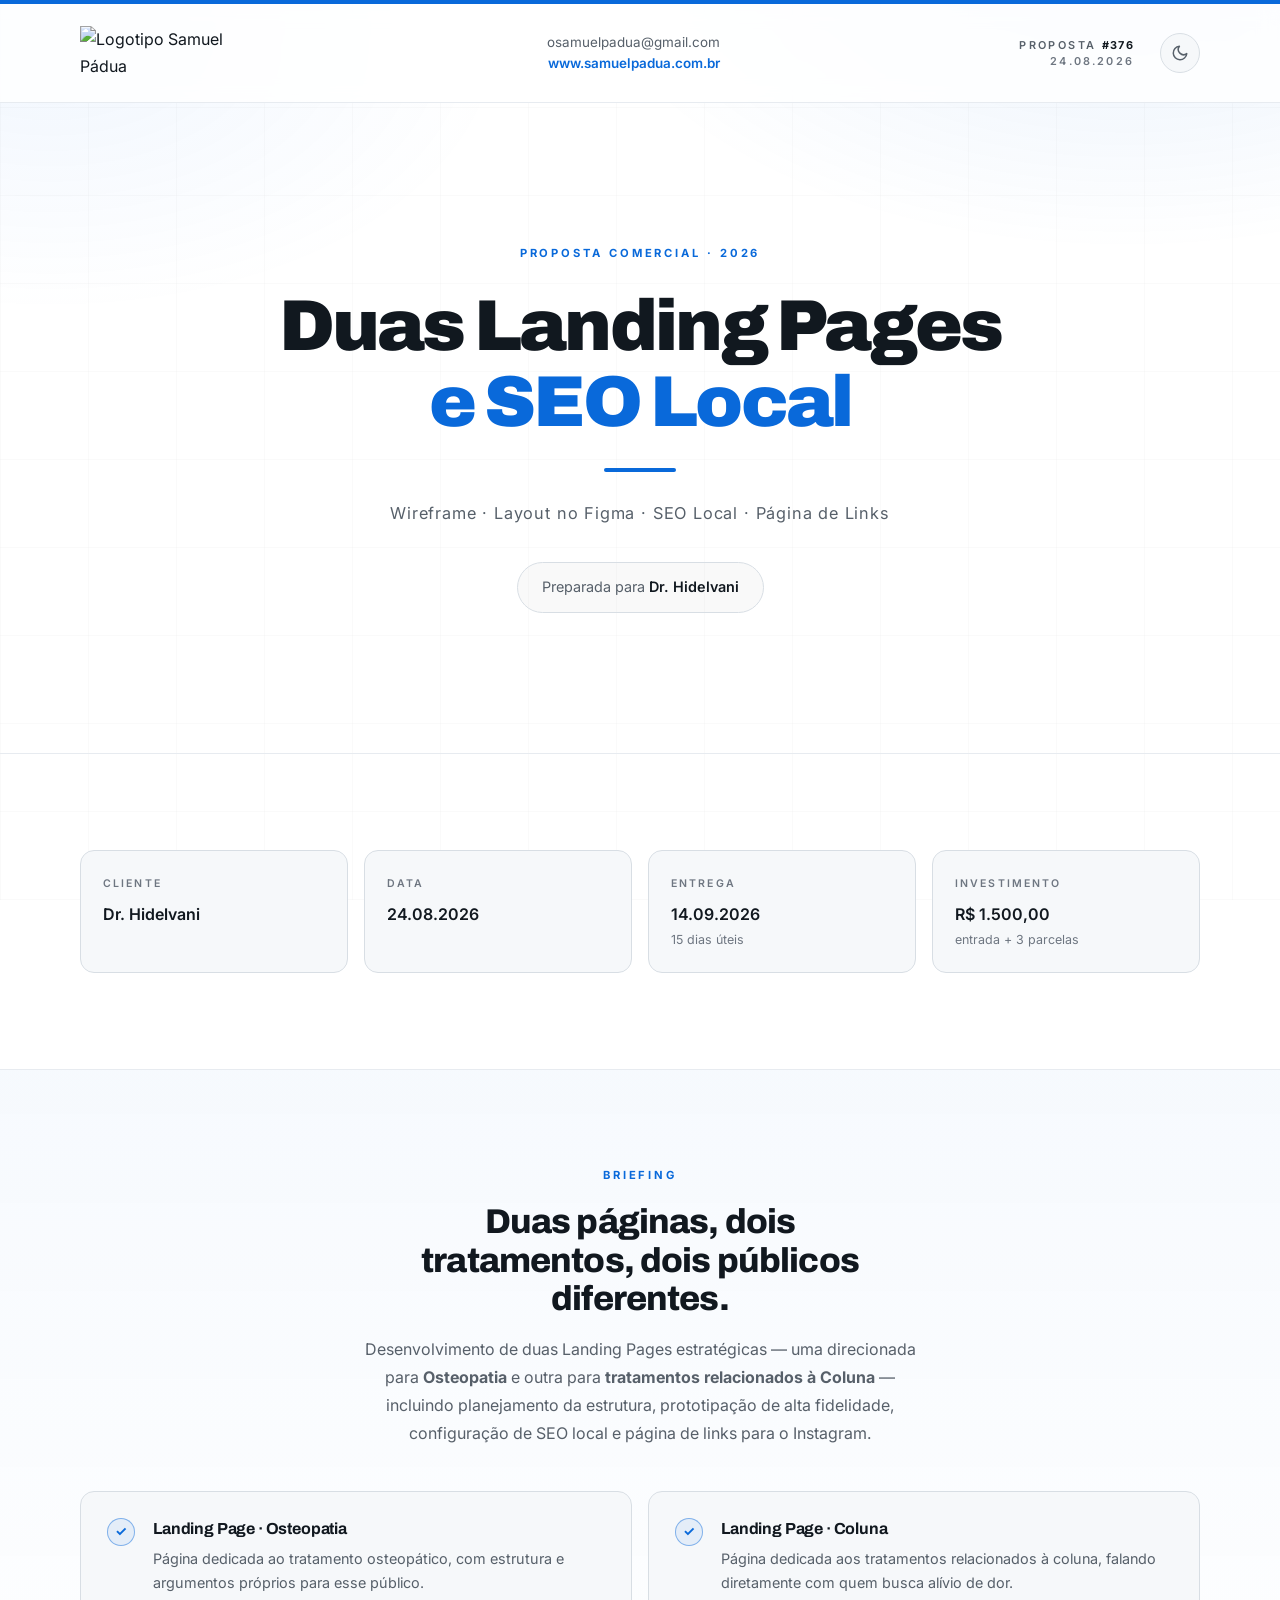
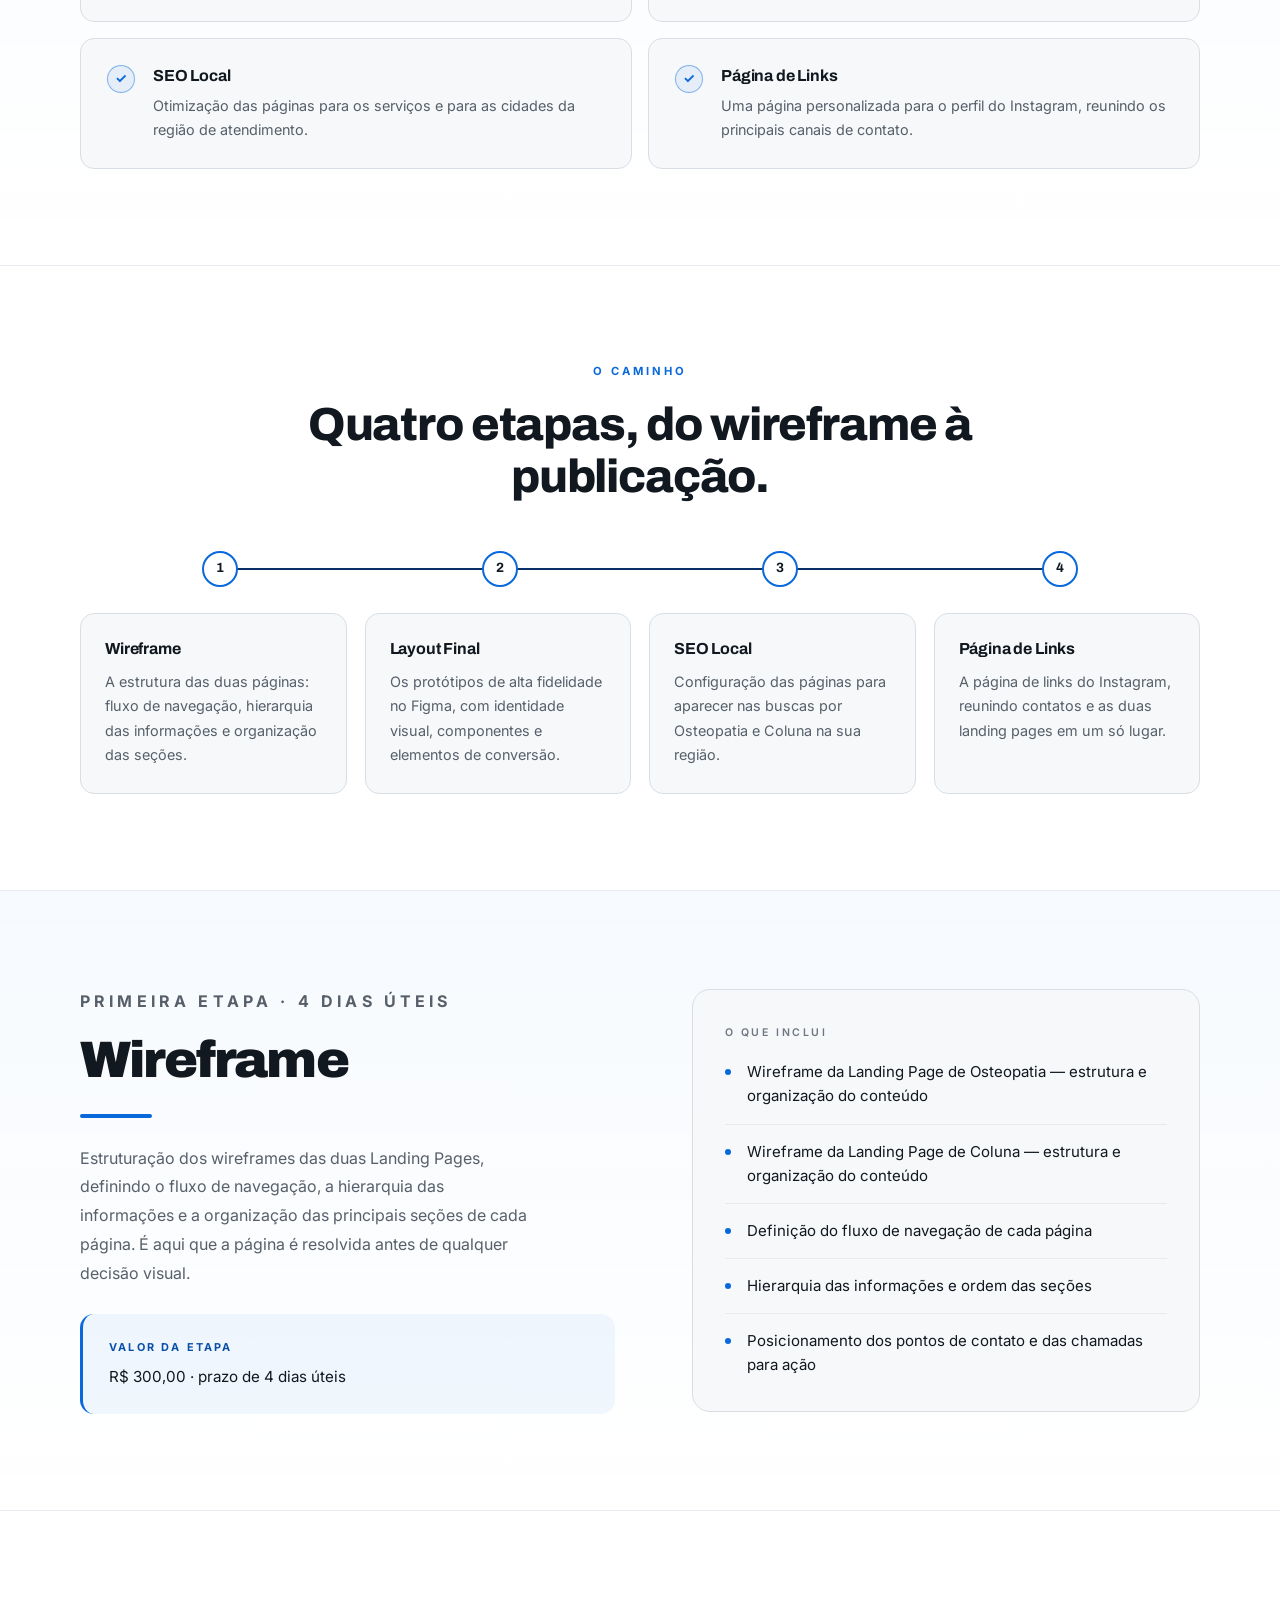
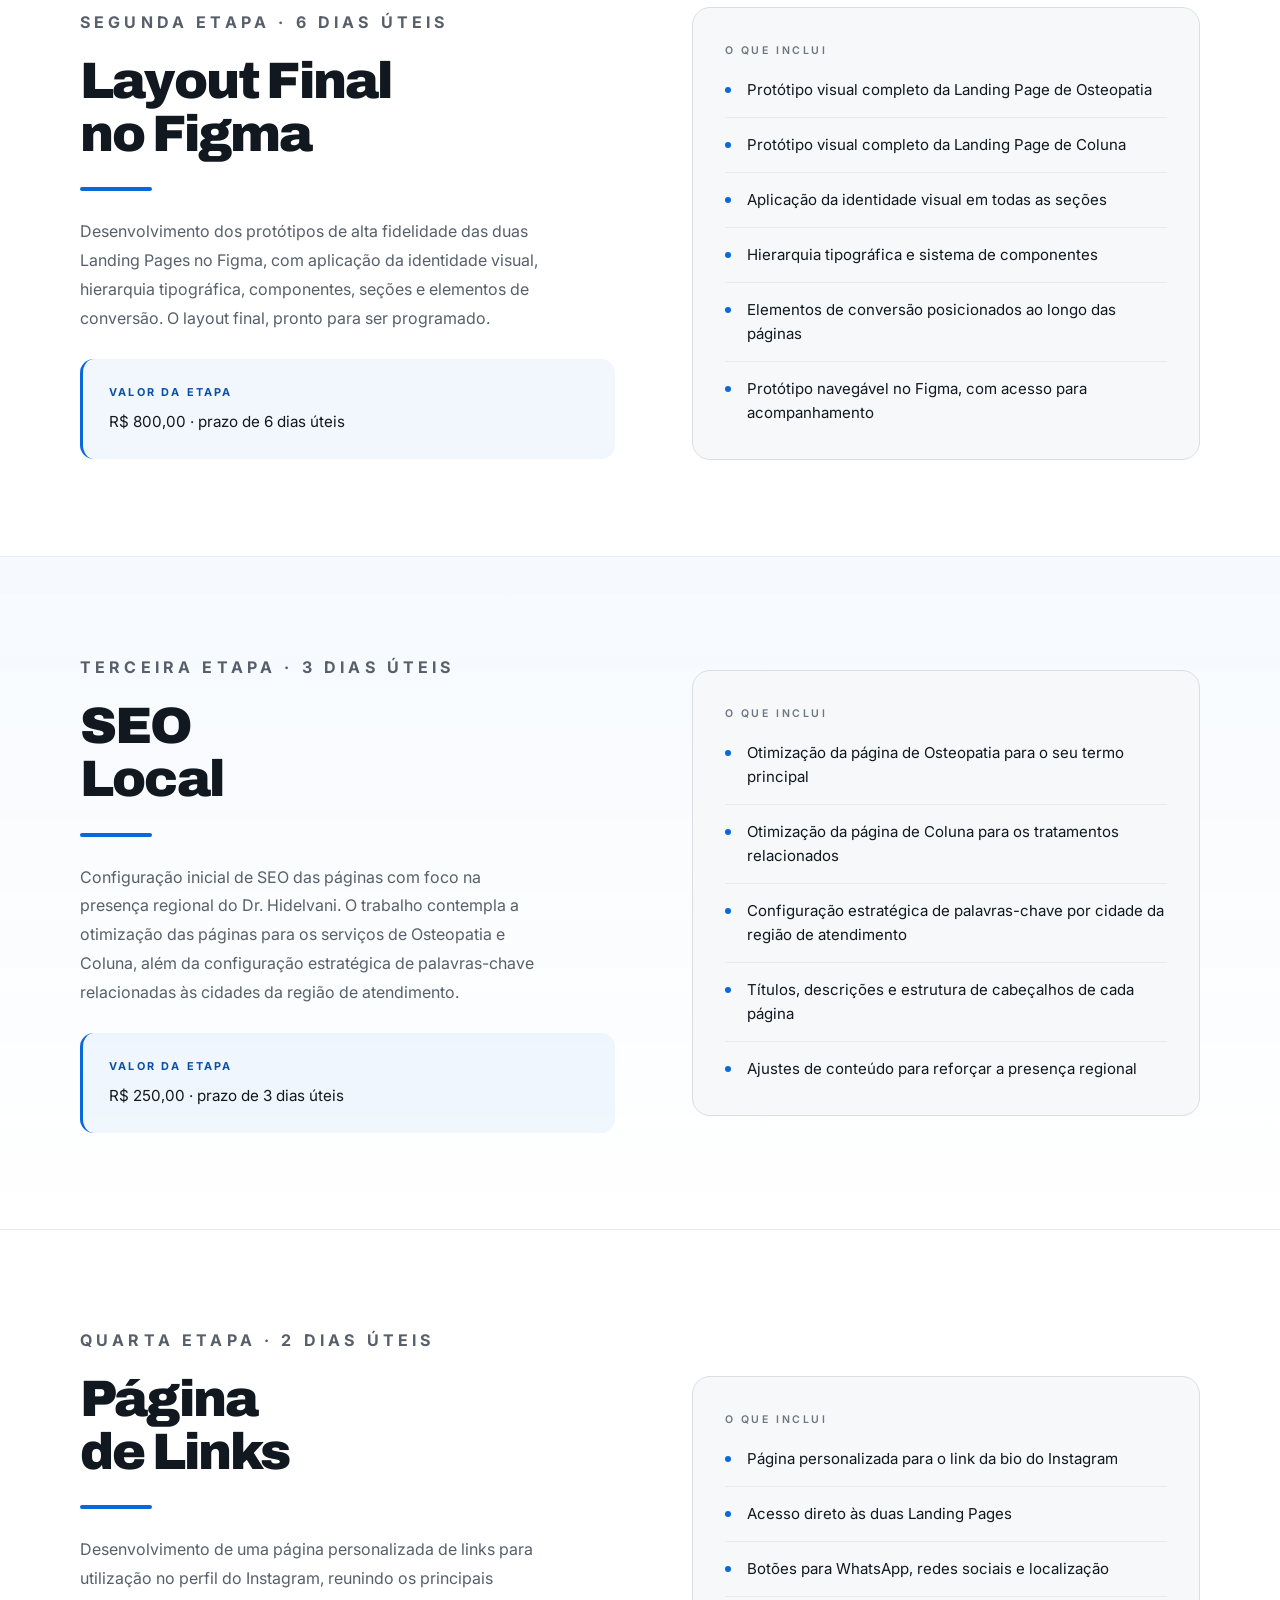
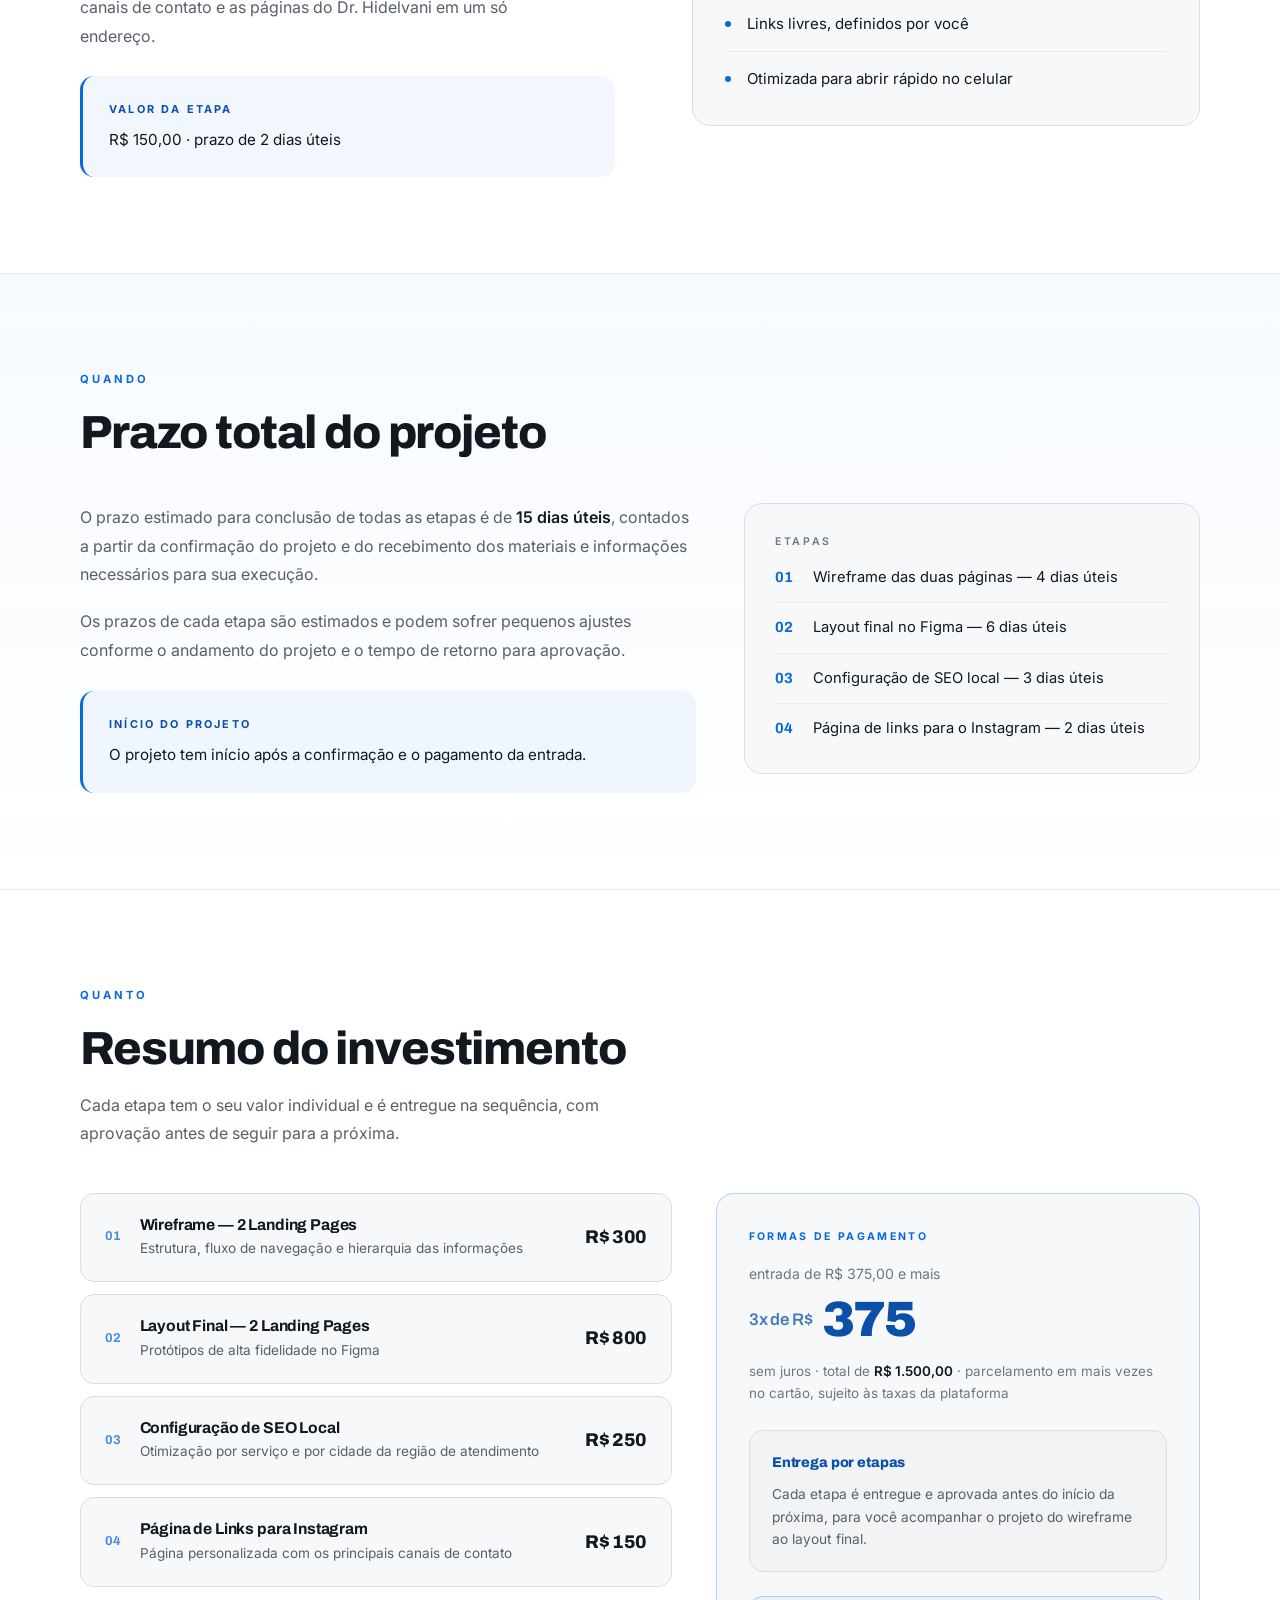
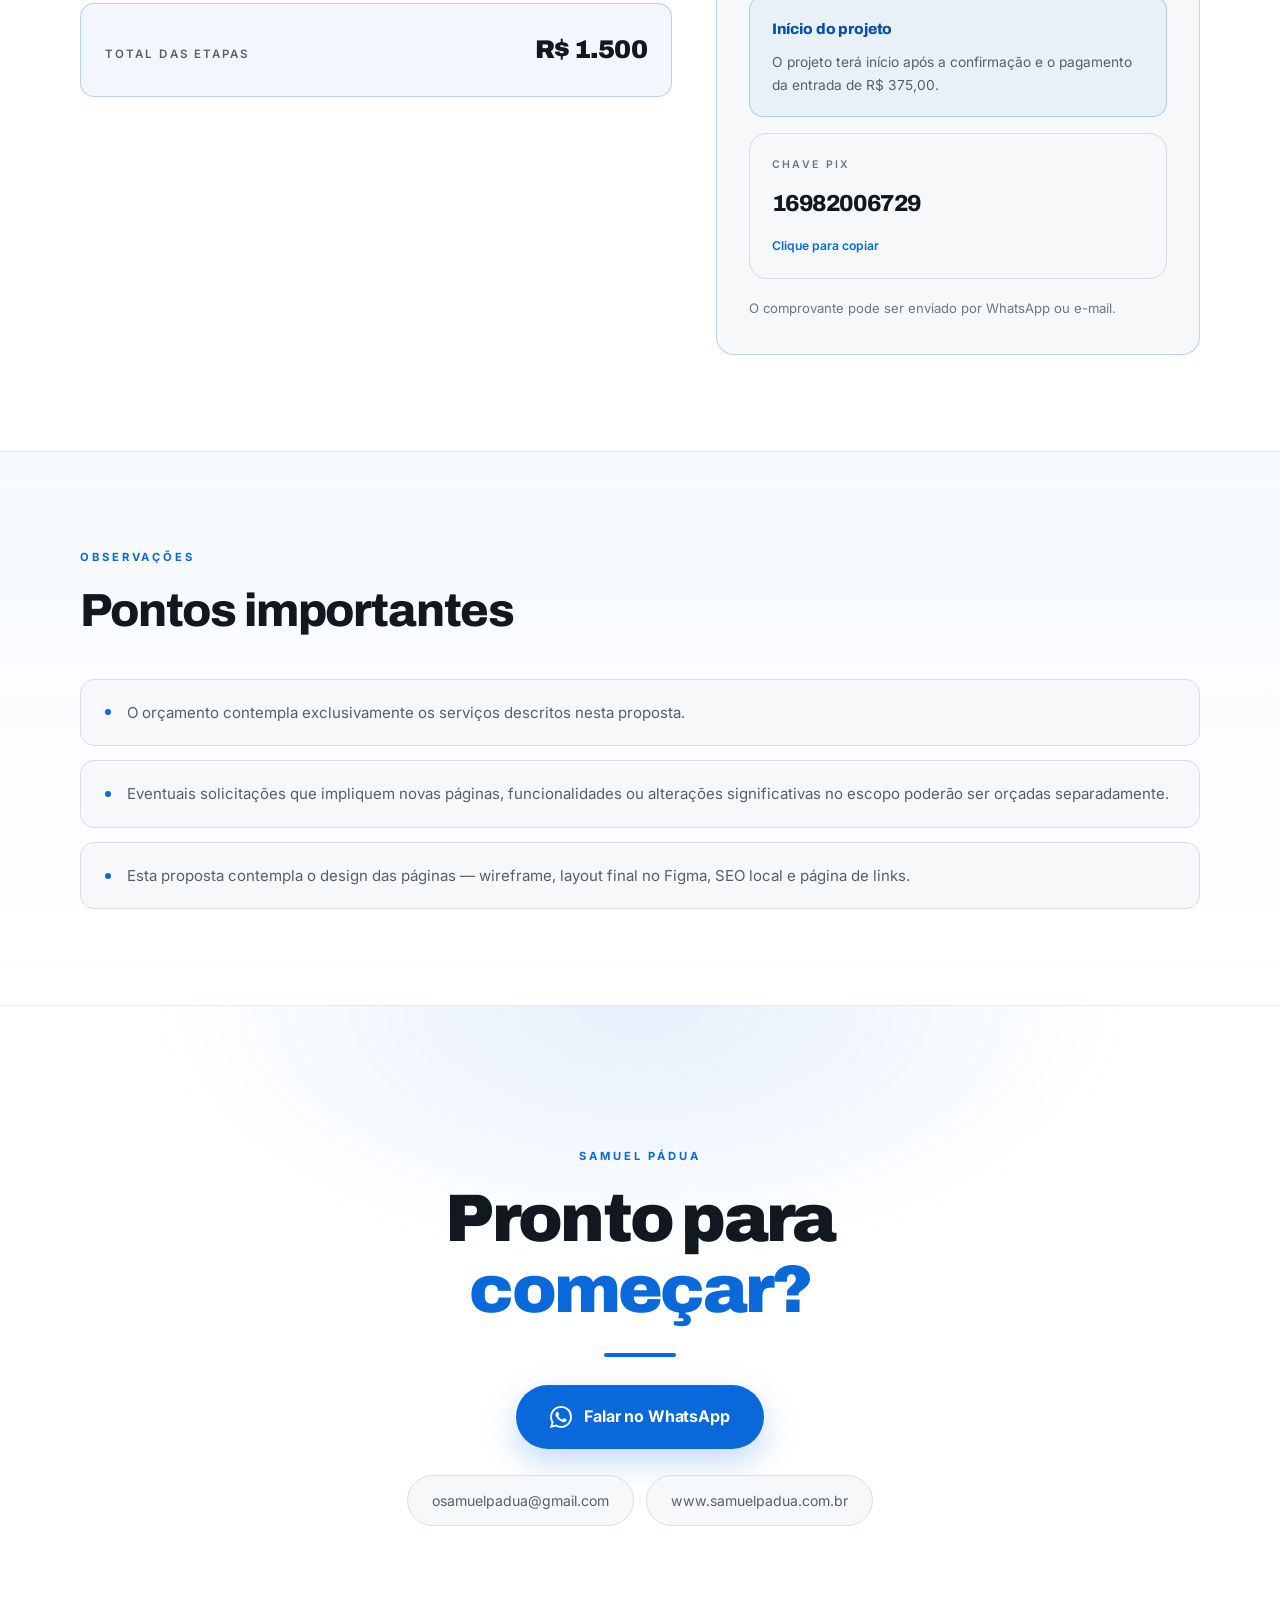
==== 376/index.html @ c57603ae "Add proposal #376 for Dr. Hidelvani Two landing pages (Osteopatia and Coluna) plus local SEO and an " ====
<!DOCTYPE html>
<html lang="pt-BR">
<head>
  <meta charset="UTF-8">
  <meta name="viewport" content="width=device-width, initial-scale=1.0">
  <title>Proposta Comercial #376 · Dr. Hidelvani</title>
  <link rel="preconnect" href="https://fonts.googleapis.com">
  <link rel="preconnect" href="https://fonts.gstatic.com" crossorigin>
  <link href="https://fonts.googleapis.com/css2?family=Archivo:wght@600;700;800;900&family=Inter:wght@300;400;500;600;700&display=swap" rel="stylesheet">
  <link rel="stylesheet" href="../styles.css">
  <link rel="icon" href="../favicon.svg" type="image/svg+xml">
  <script>
    // Define o tema antes da primeira pintura, para não piscar.
    (function () {
      var saved = null;
      try { saved = localStorage.getItem("proposta-376-theme"); } catch (e) {}
      var prefereClaro = window.matchMedia && window.matchMedia("(prefers-color-scheme: light)").matches;
      var tema = (saved === "light" || saved === "dark") ? saved : (prefereClaro ? "light" : "dark");
      document.documentElement.setAttribute("data-theme", tema);
    })();
  </script>
</head>
<body>
  <div class="topline"></div>

  <header class="topbar">
    <div class="shell topbar-inner">
      <div class="topbar-brand">
        <img class="logo logo--dark" src="../logo2.svg" alt="Logotipo Samuel Pádua">
        <img class="logo logo--light" src="../logo.svg" alt="Logotipo Samuel Pádua">
      </div>
      <div class="topbar-contact">
        <a href="mailto:osamuelpadua@gmail.com">osamuelpadua@gmail.com</a>
        <a class="site-link" href="https://www.samuelpadua.com.br">www.samuelpadua.com.br</a>
      </div>
      <div class="topbar-proposal">
        <p class="proposal-code">Proposta <strong>#376</strong></p>
        <p class="proposal-date">24.08.2026</p>
      </div>

      <button class="theme-toggle" type="button" aria-label="Alternar entre tema claro e escuro" title="Alternar tema">
        <svg class="icon-sun" xmlns="http://www.w3.org/2000/svg" viewBox="0 0 24 24" fill="none" stroke="currentColor" stroke-width="2" stroke-linecap="round" aria-hidden="true"><circle cx="12" cy="12" r="4.5"/><path d="M12 1.5v2.2M12 20.3v2.2M4.2 4.2l1.6 1.6M18.2 18.2l1.6 1.6M1.5 12h2.2M20.3 12h2.2M4.2 19.8l1.6-1.6M18.2 5.8l1.6-1.6"/></svg>
        <svg class="icon-moon" xmlns="http://www.w3.org/2000/svg" viewBox="0 0 24 24" fill="none" stroke="currentColor" stroke-width="2" stroke-linecap="round" stroke-linejoin="round" aria-hidden="true"><path d="M21 12.8A9 9 0 1111.2 3a7 7 0 009.8 9.8z"/></svg>
      </button>
    </div>
  </header>

  <main>

    <!-- ============ CAPA ============ -->
    <section class="cover">
      <div class="shell cover-inner">
        <p class="eyebrow">Proposta comercial · 2026</p>
        <h1>
          Duas Landing Pages<br>
          <span class="accent">e SEO Local</span>
        </h1>
        <span class="rule"></span>
        <p class="cover-tags">Wireframe · Layout no Figma · SEO Local · Página de Links</p>
        <p class="cover-client">Preparada para <strong>Dr. Hidelvani</strong></p>
      </div>
    </section>

    <!-- ============ DADOS DA PROPOSTA ============ -->
    <section class="section">
      <div class="shell">
        <div class="meta">
          <div class="meta-card">
            <span>Cliente</span>
            <strong>Dr. Hidelvani</strong>
          </div>
          <div class="meta-card">
            <span>Data</span>
            <strong>24.08.2026</strong>
          </div>
          <div class="meta-card">
            <span>Entrega</span>
            <strong>14.09.2026</strong>
            <small>15 dias úteis</small>
          </div>
          <div class="meta-card">
            <span>Investimento</span>
            <strong>R$ 1.500,00</strong>
            <small>entrada + 3 parcelas</small>
          </div>
        </div>
      </div>
    </section>

    <!-- ============ BRIEFING ============ -->
    <section class="section section--alt">
      <div class="shell">
        <div class="head-center">
          <p class="eyebrow">Briefing</p>
          <h2 class="section-title">
            Duas páginas, dois tratamentos, dois públicos diferentes.
          </h2>
          <p class="section-sub">
            Desenvolvimento de duas Landing Pages estratégicas — uma direcionada para
            <strong>Osteopatia</strong> e outra para <strong>tratamentos relacionados à Coluna</strong> —
            incluindo planejamento da estrutura, prototipação de alta fidelidade, configuração de
            SEO local e página de links para o Instagram.
          </p>
        </div>

        <div class="summary">
          <article class="summary-item">
            <span class="summary-check" aria-hidden="true">✓</span>
            <div>
              <h3>Landing Page · Osteopatia</h3>
              <p>Página dedicada ao tratamento osteopático, com estrutura e argumentos próprios para esse público.</p>
            </div>
          </article>
          <article class="summary-item">
            <span class="summary-check" aria-hidden="true">✓</span>
            <div>
              <h3>Landing Page · Coluna</h3>
              <p>Página dedicada aos tratamentos relacionados à coluna, falando diretamente com quem busca alívio de dor.</p>
            </div>
          </article>
          <article class="summary-item">
            <span class="summary-check" aria-hidden="true">✓</span>
            <div>
              <h3>SEO Local</h3>
              <p>Otimização das páginas para os serviços e para as cidades da região de atendimento.</p>
            </div>
          </article>
          <article class="summary-item">
            <span class="summary-check" aria-hidden="true">✓</span>
            <div>
              <h3>Página de Links</h3>
              <p>Uma página personalizada para o perfil do Instagram, reunindo os principais canais de contato.</p>
            </div>
          </article>
        </div>
      </div>
    </section>

    <!-- ============ O CAMINHO ============ -->
    <section class="section">
      <div class="shell">
        <div class="head-center">
          <p class="eyebrow">O caminho</p>
          <h2 class="section-title big">
            Quatro etapas, do wireframe à publicação.
          </h2>
        </div>

        <div class="timeline">
          <div class="timeline-track" aria-hidden="true">
            <span class="timeline-dot">1</span>
            <span class="timeline-dot">2</span>
            <span class="timeline-dot">3</span>
            <span class="timeline-dot">4</span>
          </div>
          <ol class="timeline-cards">
            <li>
              <span class="timeline-num" aria-hidden="true">1</span>
              <h3>Wireframe</h3>
              <p>A estrutura das duas páginas: fluxo de navegação, hierarquia das informações e organização das seções.</p>
            </li>
            <li>
              <span class="timeline-num" aria-hidden="true">2</span>
              <h3>Layout Final</h3>
              <p>Os protótipos de alta fidelidade no Figma, com identidade visual, componentes e elementos de conversão.</p>
            </li>
            <li>
              <span class="timeline-num" aria-hidden="true">3</span>
              <h3>SEO Local</h3>
              <p>Configuração das páginas para aparecer nas buscas por Osteopatia e Coluna na sua região.</p>
            </li>
            <li>
              <span class="timeline-num" aria-hidden="true">4</span>
              <h3>Página de Links</h3>
              <p>A página de links do Instagram, reunindo contatos e as duas landing pages em um só lugar.</p>
            </li>
          </ol>
        </div>
      </div>
    </section>

    <!-- ============ ETAPA 1 · WIREFRAME ============ -->
    <section class="section section--alt">
      <div class="shell service">
        <div class="service-intro">
          <p class="eyebrow">Primeira etapa · 4 dias úteis</p>
          <h2 class="display">Wireframe</h2>
          <span class="rule rule--left"></span>
          <p>
            Estruturação dos wireframes das duas Landing Pages, definindo o fluxo de navegação,
            a hierarquia das informações e a organização das principais seções de cada página.
            É aqui que a página é resolvida antes de qualquer decisão visual.
          </p>
          <div class="callout">
            <span>Valor da etapa</span>
            <p>R$ 300,00 · prazo de 4 dias úteis</p>
          </div>
        </div>
        <div class="includes">
          <p class="includes-label">O que inclui</p>
          <ul>
            <li class="dot">Wireframe da Landing Page de Osteopatia — estrutura e organização do conteúdo</li>
            <li class="dot">Wireframe da Landing Page de Coluna — estrutura e organização do conteúdo</li>
            <li class="dot">Definição do fluxo de navegação de cada página</li>
            <li class="dot">Hierarquia das informações e ordem das seções</li>
            <li class="dot">Posicionamento dos pontos de contato e das chamadas para ação</li>
          </ul>
        </div>
      </div>
    </section>

    <!-- ============ ETAPA 2 · LAYOUT FINAL ============ -->
    <section class="section">
      <div class="shell service">
        <div class="service-intro">
          <p class="eyebrow">Segunda etapa · 6 dias úteis</p>
          <h2 class="display">Layout Final<br>no Figma</h2>
          <span class="rule rule--left"></span>
          <p>
            Desenvolvimento dos protótipos de alta fidelidade das duas Landing Pages no Figma,
            com aplicação da identidade visual, hierarquia tipográfica, componentes, seções e
            elementos de conversão. O layout final, pronto para ser programado.
          </p>
          <div class="callout">
            <span>Valor da etapa</span>
            <p>R$ 800,00 · prazo de 6 dias úteis</p>
          </div>
        </div>
        <div class="includes">
          <p class="includes-label">O que inclui</p>
          <ul>
            <li class="dot">Protótipo visual completo da Landing Page de Osteopatia</li>
            <li class="dot">Protótipo visual completo da Landing Page de Coluna</li>
            <li class="dot">Aplicação da identidade visual em todas as seções</li>
            <li class="dot">Hierarquia tipográfica e sistema de componentes</li>
            <li class="dot">Elementos de conversão posicionados ao longo das páginas</li>
            <li class="dot">Protótipo navegável no Figma, com acesso para acompanhamento</li>
          </ul>
        </div>
      </div>
    </section>

    <!-- ============ ETAPA 3 · SEO LOCAL ============ -->
    <section class="section section--alt">
      <div class="shell service">
        <div class="service-intro">
          <p class="eyebrow">Terceira etapa · 3 dias úteis</p>
          <h2 class="display">SEO<br>Local</h2>
          <span class="rule rule--left"></span>
          <p>
            Configuração inicial de SEO das páginas com foco na presença regional do Dr. Hidelvani.
            O trabalho contempla a otimização das páginas para os serviços de Osteopatia e Coluna,
            além da configuração estratégica de palavras-chave relacionadas às cidades da região
            de atendimento.
          </p>
          <div class="callout">
            <span>Valor da etapa</span>
            <p>R$ 250,00 · prazo de 3 dias úteis</p>
          </div>
        </div>
        <div class="includes">
          <p class="includes-label">O que inclui</p>
          <ul>
            <li class="dot">Otimização da página de Osteopatia para o seu termo principal</li>
            <li class="dot">Otimização da página de Coluna para os tratamentos relacionados</li>
            <li class="dot">Configuração estratégica de palavras-chave por cidade da região de atendimento</li>
            <li class="dot">Títulos, descrições e estrutura de cabeçalhos de cada página</li>
            <li class="dot">Ajustes de conteúdo para reforçar a presença regional</li>
          </ul>
        </div>
      </div>
    </section>

    <!-- ============ ETAPA 4 · PÁGINA DE LINKS ============ -->
    <section class="section">
      <div class="shell service">
        <div class="service-intro">
          <p class="eyebrow">Quarta etapa · 2 dias úteis</p>
          <h2 class="display">Página<br>de Links</h2>
          <span class="rule rule--left"></span>
          <p>
            Desenvolvimento de uma página personalizada de links para utilização no perfil do
            Instagram, reunindo os principais canais de contato e as páginas do Dr. Hidelvani
            em um só endereço.
          </p>
          <div class="callout">
            <span>Valor da etapa</span>
            <p>R$ 150,00 · prazo de 2 dias úteis</p>
          </div>
        </div>
        <div class="includes">
          <p class="includes-label">O que inclui</p>
          <ul>
            <li class="dot">Página personalizada para o link da bio do Instagram</li>
            <li class="dot">Acesso direto às duas Landing Pages</li>
            <li class="dot">Botões para WhatsApp, redes sociais e localização</li>
            <li class="dot">Links livres, definidos por você</li>
            <li class="dot">Otimizada para abrir rápido no celular</li>
          </ul>
        </div>
      </div>
    </section>

    <!-- ============ QUANDO ============ -->
    <section class="section section--alt">
      <div class="shell">
        <p class="eyebrow">Quando</p>
        <h2 class="section-title big">Prazo total do projeto</h2>

        <div class="conditions">
          <div class="conditions-text">
            <p>
              O prazo estimado para conclusão de todas as etapas é de <strong>15 dias úteis</strong>,
              contados a partir da confirmação do projeto e do recebimento dos materiais e
              informações necessários para sua execução.
            </p>
            <p>
              Os prazos de cada etapa são estimados e podem sofrer pequenos ajustes conforme o
              andamento do projeto e o tempo de retorno para aprovação.
            </p>
            <div class="callout">
              <span>Início do projeto</span>
              <p>O projeto tem início após a confirmação e o pagamento da entrada.</p>
            </div>
          </div>

          <div class="conditions-list">
            <h3>Etapas</h3>
            <ol>
              <li>Wireframe das duas páginas — 4 dias úteis</li>
              <li>Layout final no Figma — 6 dias úteis</li>
              <li>Configuração de SEO local — 3 dias úteis</li>
              <li>Página de links para o Instagram — 2 dias úteis</li>
            </ol>
          </div>
        </div>
      </div>
    </section>

    <!-- ============ QUANTO ============ -->
    <section class="section">
      <div class="shell">
        <p class="eyebrow">Quanto</p>
        <h2 class="section-title big">Resumo do investimento</h2>
        <p class="section-sub">
          Cada etapa tem o seu valor individual e é entregue na sequência, com aprovação antes de seguir para a próxima.
        </p>

        <div class="invest">
          <div class="invest-items">
            <article class="price-row">
              <span class="price-step">01</span>
              <div class="price-info">
                <h3>Wireframe — 2 Landing Pages</h3>
                <p>Estrutura, fluxo de navegação e hierarquia das informações</p>
              </div>
              <strong class="price-value">R$ 300</strong>
            </article>

            <article class="price-row">
              <span class="price-step">02</span>
              <div class="price-info">
                <h3>Layout Final — 2 Landing Pages</h3>
                <p>Protótipos de alta fidelidade no Figma</p>
              </div>
              <strong class="price-value">R$ 800</strong>
            </article>

            <article class="price-row">
              <span class="price-step">03</span>
              <div class="price-info">
                <h3>Configuração de SEO Local</h3>
                <p>Otimização por serviço e por cidade da região de atendimento</p>
              </div>
              <strong class="price-value">R$ 250</strong>
            </article>

            <article class="price-row">
              <span class="price-step">04</span>
              <div class="price-info">
                <h3>Página de Links para Instagram</h3>
                <p>Página personalizada com os principais canais de contato</p>
              </div>
              <strong class="price-value">R$ 150</strong>
            </article>

            <div class="price-total">
              <span>Total das etapas</span>
              <strong>R$ 1.500</strong>
            </div>
          </div>

          <aside class="invest-offer">
            <p class="invest-label">Formas de pagamento</p>
            <p class="offer-from">entrada de R$ 375,00 e mais</p>
            <p class="invest-price"><span>3x de R$</span>375</p>
            <p class="invest-terms">
              sem juros · total de <strong>R$ 1.500,00</strong> · parcelamento em mais vezes
              no cartão, sujeito às taxas da plataforma
            </p>

            <div class="offer-perk">
              <span>Entrega por etapas</span>
              <p>
                Cada etapa é entregue e aprovada antes do início da próxima, para você acompanhar
                o projeto do wireframe ao layout final.
              </p>
            </div>

            <div class="offer-note">
              <span>Início do projeto</span>
              <p>
                O projeto terá início após a confirmação e o pagamento da entrada de R$ 375,00.
              </p>
            </div>

            <button class="pix-box" type="button" data-copy="16982006729" aria-label="Copiar chave Pix 16982006729">
              <span class="pix-label">Chave Pix</span>
              <strong>16982006729</strong>
              <small class="copy-hint">Clique para copiar</small>
            </button>
            <p class="fine-print">
              O comprovante pode ser enviado por WhatsApp ou e-mail.
            </p>
          </aside>
        </div>
      </div>
    </section>

    <!-- ============ OBSERVAÇÕES ============ -->
    <section class="section section--alt">
      <div class="shell">
        <p class="eyebrow">Observações</p>
        <h2 class="section-title big">Pontos importantes</h2>

        <ul class="notes">
          <li>O orçamento contempla exclusivamente os serviços descritos nesta proposta.</li>
          <li>Eventuais solicitações que impliquem novas páginas, funcionalidades ou alterações significativas no escopo poderão ser orçadas separadamente.</li>
          <li>Esta proposta contempla o design das páginas — wireframe, layout final no Figma, SEO local e página de links.</li>
        </ul>
      </div>
    </section>

    <!-- ============ FECHAMENTO ============ -->
    <section class="closing">
      <div class="shell">
        <p class="eyebrow">Samuel Pádua</p>
        <h2>Pronto para<br><span class="accent">começar?</span></h2>
        <span class="rule"></span>

        <a class="whatsapp-btn"
           href="https://wa.me/5516982006729?text=Ol%C3%A1%2C%20Samuel!%20Vi%20a%20proposta%20%23376%20e%20quero%20conversar."
           target="_blank" rel="noopener">
          <svg xmlns="http://www.w3.org/2000/svg" viewBox="0 0 24 24" fill="currentColor" aria-hidden="true"><path d="M17.472 14.382c-.297-.149-1.758-.867-2.03-.967-.273-.099-.471-.148-.67.15-.197.297-.767.966-.94 1.164-.173.199-.347.223-.644.075-.297-.15-1.255-.463-2.39-1.475-.883-.788-1.48-1.761-1.653-2.059-.173-.297-.018-.458.13-.606.134-.133.298-.347.446-.52.149-.174.198-.298.298-.497.099-.198.05-.371-.025-.52-.075-.149-.669-1.612-.916-2.207-.242-.579-.487-.5-.669-.51-.173-.008-.371-.01-.57-.01-.198 0-.52.074-.792.372-.272.297-1.04 1.016-1.04 2.479 0 1.462 1.065 2.875 1.213 3.074.149.198 2.096 3.2 5.077 4.487.709.306 1.262.489 1.694.625.712.227 1.36.195 1.871.118.571-.085 1.758-.719 2.006-1.413.248-.694.248-1.289.173-1.413-.074-.124-.272-.198-.57-.347m-5.421 7.403h-.004a9.87 9.87 0 01-5.031-1.378l-.361-.214-3.741.982.998-3.648-.235-.374a9.86 9.86 0 01-1.51-5.26c.001-5.45 4.436-9.884 9.888-9.884 2.64 0 5.122 1.03 6.988 2.898a9.825 9.825 0 012.893 6.994c-.003 5.45-4.437 9.884-9.885 9.884m8.413-18.297A11.815 11.815 0 0012.05 0C5.495 0 .16 5.335.157 11.892c0 2.096.547 4.142 1.588 5.945L.057 24l6.305-1.654a11.882 11.882 0 005.683 1.448h.005c6.554 0 11.89-5.335 11.893-11.893A11.821 11.821 0 0020.885 3.4"/></svg>
          Falar no WhatsApp
        </a>

        <div class="closing-contact">
          <a href="mailto:osamuelpadua@gmail.com">osamuelpadua@gmail.com</a>
          <a href="https://www.samuelpadua.com.br" target="_blank" rel="noopener">www.samuelpadua.com.br</a>
        </div>
      </div>
    </section>

  </main>

  <script>
    // Troca de tema
    (function () {
      const toggle = document.querySelector(".theme-toggle");
      if (!toggle) return;

      const root = document.documentElement;

      function rotular() {
        const claro = root.getAttribute("data-theme") === "light";
        toggle.setAttribute("aria-label", claro ? "Mudar para o tema escuro" : "Mudar para o tema claro");
        toggle.setAttribute("title", claro ? "Tema escuro" : "Tema claro");
      }

      rotular();

      toggle.addEventListener("click", function () {
        const novo = root.getAttribute("data-theme") === "light" ? "dark" : "light";
        root.setAttribute("data-theme", novo);
        rotular();

        try {
          localStorage.setItem("proposta-376-theme", novo);
        } catch (e) {
          /* modo privado ou storage bloqueado: o tema vale só nesta sessão */
        }
      });
    })();

    // Copiar chave Pix
    (function () {
      const copyBox = document.querySelector("[data-copy]");
      if (!copyBox) return;

      const originalHint = copyBox.querySelector(".copy-hint").textContent;

      async function copyText(text) {
        if (navigator.clipboard && window.isSecureContext) {
          await navigator.clipboard.writeText(text);
          return;
        }

        const input = document.createElement("textarea");
        input.value = text;
        input.setAttribute("readonly", "");
        input.style.position = "absolute";
        input.style.left = "-9999px";
        document.body.appendChild(input);
        input.select();
        document.execCommand("copy");
        document.body.removeChild(input);
      }

      copyBox.addEventListener("click", async function () {
        const text = copyBox.getAttribute("data-copy");
        const hint = copyBox.querySelector(".copy-hint");

        try {
          await copyText(text);
          hint.textContent = "Copiado";
          copyBox.classList.add("is-copied");

          window.setTimeout(function () {
            hint.textContent = originalHint;
            copyBox.classList.remove("is-copied");
          }, 2200);
        } catch (error) {
          hint.textContent = "Não foi possível copiar";

          window.setTimeout(function () {
            hint.textContent = originalHint;
          }, 2200);
        }
      });
    })();
  </script>
</body>
</html>
---- styles.css ----
/* ============================================================
   Proposta #377 — Dra. Caroline Curvello
   Posicionamento Digital · identidade Samuel Pádua (azul)

   Temas: dark (padrão) e light, alternados por [data-theme]
   no elemento <html>. Toda cor passa por token — nada de
   valor cru no corpo do CSS.
   ============================================================ */

:root {
  color-scheme: dark;

  /* superfícies */
  --bg: #0d1117;
  --panel: #161b22;
  --panel-2: #1c2128;
  --line: #21262d;
  --line-soft: #1b2027;

  /* texto */
  --text: #e6edf3;
  --muted: #8b949e;
  --muted-2: #6e7681;

  /* marca */
  --brand: #58a6ff;
  --brand-deep: #79c0ff;
  --brand-dim: #388bfd;
  --brand-dark: #1f6feb;
  --on-brand: #0d1117;

  /* tintas e bordas derivadas da marca */
  --brand-soft: rgba(88, 166, 255, 0.08);
  --tint: rgba(88, 166, 255, 0.06);
  --tint-section: rgba(88, 166, 255, 0.028);
  --brand-line: rgba(88, 166, 255, 0.3);
  --brand-line-strong: rgba(88, 166, 255, 0.48);
  --brand-ring: rgba(88, 166, 255, 0.2);
  --bonus-ring: rgba(121, 192, 255, 0.18);

  /* sobreposições neutras */
  --grid-line: rgba(255, 255, 255, 0.026);
  --raise: rgba(255, 255, 255, 0.03);
  --raise-soft: rgba(255, 255, 255, 0.02);
  --topbar-bg: rgba(13, 17, 23, 0.72);

  /* brilhos de ambiência */
  --glow-a: rgba(88, 166, 255, 0.16);
  --glow-b: rgba(31, 111, 235, 0.1);
  --glow-close: rgba(88, 166, 255, 0.13);

  /* sombras de botão */
  --btn-shadow: rgba(88, 166, 255, 0.22);
  --btn-shadow-hover: rgba(88, 166, 255, 0.3);

  --shell: min(1120px, calc(100% - 48px));
  --radius: 14px;
  --radius-lg: 18px;
}

:root[data-theme="light"] {
  color-scheme: light;

  --bg: #ffffff;
  --panel: #f6f8fa;
  --panel-2: #eceff3;
  --line: #d8dee4;
  --line-soft: #e7ebf0;

  --text: #11181f;
  --muted: #57606a;
  --muted-2: #6e7681;

  --brand: #0969da;
  --brand-deep: #0a4fa8;
  --brand-dim: #2d7ff0;
  --brand-dark: #0a3069;
  --on-brand: #ffffff;

  --brand-soft: rgba(9, 105, 218, 0.07);
  --tint: rgba(9, 105, 218, 0.055);
  --tint-section: rgba(9, 105, 218, 0.035);
  --brand-line: rgba(9, 105, 218, 0.26);
  --brand-line-strong: rgba(9, 105, 218, 0.46);
  --brand-ring: rgba(9, 105, 218, 0.22);
  --bonus-ring: rgba(9, 105, 218, 0.15);

  --grid-line: rgba(13, 17, 23, 0.04);
  --raise: rgba(13, 17, 23, 0.025);
  --raise-soft: rgba(13, 17, 23, 0.018);
  --topbar-bg: rgba(255, 255, 255, 0.82);

  --glow-a: rgba(9, 105, 218, 0.1);
  --glow-b: rgba(45, 127, 240, 0.07);
  --glow-close: rgba(9, 105, 218, 0.1);

  --btn-shadow: rgba(9, 105, 218, 0.25);
  --btn-shadow-hover: rgba(9, 105, 218, 0.32);
}

* {
  box-sizing: border-box;
}

html {
  -webkit-font-smoothing: antialiased;
  -moz-osx-font-smoothing: grayscale;
  scroll-behavior: smooth;
}

body {
  position: relative;
  margin: 0;
  background: var(--bg);
  color: var(--text);
  font-family: "Inter", -apple-system, BlinkMacSystemFont, "Segoe UI", sans-serif;
  font-size: 16px;
  line-height: 1.7;
  overflow-x: hidden;
  transition: background-color 0.25s ease, color 0.25s ease;
}

/* Ambiência: brilho azul + malha discreta */
body::before {
  content: "";
  position: fixed;
  inset: 0;
  z-index: 0;
  pointer-events: none;
  background:
    radial-gradient(900px 520px at 88% -8%, var(--glow-a), transparent 62%),
    radial-gradient(760px 460px at 4% 4%, var(--glow-b), transparent 60%);
}

body::after {
  content: "";
  position: fixed;
  inset: 0;
  z-index: 0;
  pointer-events: none;
  opacity: 0.5;
  background-image:
    repeating-linear-gradient(90deg, var(--grid-line) 0 1px, transparent 1px 88px),
    repeating-linear-gradient(0deg, var(--grid-line) 0 1px, transparent 1px 88px);
}

main,
.topbar,
.topline {
  position: relative;
  z-index: 1;
}

img {
  display: block;
  max-width: 100%;
}

a {
  color: inherit;
  text-decoration: none;
}

h1, h2, h3 {
  font-family: "Archivo", "Inter", sans-serif;
  font-weight: 800;
  letter-spacing: -0.025em;
  line-height: 1.12;
  margin: 0;
}

p {
  margin: 0;
}

.shell {
  width: var(--shell);
  margin: 0 auto;
}

/* ---------- Barra do topo ---------- */

.topline {
  height: 4px;
  background: var(--brand);
}

/* ---------- Cabeçalho ---------- */

.topbar {
  border-bottom: 1px solid var(--line-soft);
  background: var(--topbar-bg);
  backdrop-filter: blur(10px);
}

.topbar-inner {
  position: relative;
  display: grid;
  grid-template-columns: auto 1fr auto auto;
  align-items: center;
  gap: 26px;
  padding: 22px 0;
}

.logo {
  width: 168px;
}

.logo--light {
  display: none;
}

:root[data-theme="light"] .logo--dark {
  display: none;
}

:root[data-theme="light"] .logo--light {
  display: block;
}

.topbar-contact {
  display: grid;
  justify-items: center;
  gap: 2px;
  font-size: 0.84rem;
  line-height: 1.45;
  text-align: center;
}

.topbar-contact a {
  color: var(--muted);
  transition: color 0.2s ease;
}

.topbar-contact a:hover {
  color: var(--text);
}

.topbar-contact .site-link {
  color: var(--brand);
  font-weight: 600;
}

.topbar-proposal {
  text-align: right;
}

.proposal-code,
.proposal-date {
  margin: 0;
  font-size: 0.68rem;
  font-weight: 600;
  line-height: 1.5;
  letter-spacing: 0.22em;
  text-transform: uppercase;
  color: var(--muted);
}

.proposal-code strong {
  color: var(--text);
  letter-spacing: 0.12em;
}

.proposal-date {
  color: var(--muted-2);
  letter-spacing: 0.2em;
}

/* ---------- Botão de troca de tema ---------- */

.theme-toggle {
  display: inline-flex;
  align-items: center;
  justify-content: center;
  width: 40px;
  height: 40px;
  padding: 0;
  border: 1px solid var(--line);
  border-radius: 999px;
  background: var(--panel);
  color: var(--muted);
  cursor: pointer;
  transition: border-color 0.2s ease, color 0.2s ease, background 0.2s ease;
}

.theme-toggle:hover {
  border-color: var(--brand-line-strong);
  background: var(--panel-2);
  color: var(--brand);
}

.theme-toggle:focus-visible {
  outline: none;
  border-color: var(--brand);
  box-shadow: 0 0 0 3px var(--brand-ring);
}

.theme-toggle svg {
  width: 18px;
  height: 18px;
}

.theme-toggle .icon-moon {
  display: none;
}

:root[data-theme="light"] .theme-toggle .icon-sun {
  display: none;
}

:root[data-theme="light"] .theme-toggle .icon-moon {
  display: block;
}

/* ---------- Blocos de seção ---------- */

.section {
  padding: clamp(58px, 7.5vw, 104px) 0;
  border-top: 1px solid var(--line-soft);
}

.section--alt {
  background: linear-gradient(180deg, var(--tint-section), transparent);
}

.eyebrow {
  margin: 0 0 18px;
  color: var(--brand);
  font-size: 0.7rem;
  font-weight: 700;
  letter-spacing: 0.26em;
  text-transform: uppercase;
}

.section-title {
  max-width: 24ch;
  font-size: clamp(1.5rem, 3vw, 2.15rem);
}

.section-title.big {
  max-width: 26ch;
  font-size: clamp(1.75rem, 4vw, 2.9rem);
}

.section-sub {
  margin-top: 16px;
  max-width: 56ch;
  color: var(--muted);
  font-size: 1rem;
  line-height: 1.75;
}

/* Cabeçalho de seção centralizado */
.head-center {
  text-align: center;
}

.head-center .section-title,
.head-center .section-sub {
  margin-left: auto;
  margin-right: auto;
}

.accent {
  color: var(--brand);
}

.rule {
  display: block;
  width: 72px;
  height: 4px;
  margin: 28px auto;
  border-radius: 999px;
  background: var(--brand);
}

.rule--left {
  margin: 26px 0;
}

/* Marcador de valor pendente de preenchimento */
.todo {
  display: inline-block;
  padding: 4px 12px;
  border: 1px dashed var(--brand);
  border-radius: 8px;
  background: var(--brand-soft);
  color: var(--brand);
  font-family: "Inter", sans-serif;
  font-size: 0.78rem;
  font-weight: 600;
  letter-spacing: 0.04em;
  line-height: 1.6;
  text-transform: none;
}

/* ---------- Capa ---------- */

.cover {
  display: flex;
  align-items: center;
  min-height: min(72vh, 620px);
  padding: clamp(70px, 11vw, 150px) 0;
  text-align: center;
}

.cover-inner {
  display: flex;
  flex-direction: column;
  align-items: center;
}

.cover .eyebrow {
  margin-bottom: 26px;
}

.cover h1 {
  max-width: 100%;
  font-size: clamp(2rem, 6vw, 4.5rem);
  font-weight: 900;
  letter-spacing: -0.038em;
  line-height: 1.05;
  text-wrap: balance;
}

.cover-tags {
  color: var(--muted);
  font-size: clamp(0.88rem, 1.4vw, 1.02rem);
  letter-spacing: 0.05em;
}

.cover-client {
  margin-top: 34px;
  padding: 12px 24px;
  border: 1px solid var(--line);
  border-radius: 999px;
  background: var(--raise);
  color: var(--muted);
  font-size: 0.9rem;
}

.cover-client strong {
  color: var(--text);
  font-weight: 600;
}

/* ---------- Dados da proposta ---------- */

.meta {
  display: grid;
  grid-template-columns: repeat(4, minmax(0, 1fr));
  gap: 16px;
}

.meta-card {
  padding: 24px 22px;
  border: 1px solid var(--line);
  border-radius: var(--radius);
  background: var(--panel);
}

.meta-card span {
  display: block;
  margin-bottom: 10px;
  color: var(--muted-2);
  font-size: 0.66rem;
  font-weight: 600;
  letter-spacing: 0.2em;
  text-transform: uppercase;
}

.meta-card strong {
  display: block;
  font-size: 1rem;
  font-weight: 600;
  line-height: 1.4;
}

.meta-card small {
  display: block;
  margin-top: 5px;
  color: var(--muted-2);
  font-size: 0.78rem;
  line-height: 1.4;
}

/* ---------- Por que isso importa ---------- */

.insights {
  display: grid;
  gap: 20px;
  margin-top: 50px;
}

.insight {
  padding: clamp(28px, 3vw, 36px) clamp(26px, 3.2vw, 40px);
  border: 1px solid var(--line);
  border-left: 3px solid var(--brand);
  border-radius: var(--radius-lg);
  background: var(--panel);
}

.insight:nth-child(2) {
  border-left-color: var(--brand-deep);
}

.insight:nth-child(3) {
  border-left-color: var(--brand-dim);
}

.insight:nth-child(4) {
  border-left-color: var(--brand-dark);
}

.insight:nth-child(5) {
  border-left-color: var(--brand-dim);
}

.insight h3 {
  font-size: clamp(1.15rem, 1.6vw, 1.42rem);
  font-weight: 700;
  letter-spacing: -0.02em;
  line-height: 1.34;
}

.insight p {
  margin-top: 16px;
  color: var(--muted);
  font-size: 0.95rem;
  line-height: 1.75;
  max-width: 68ch;
}

.stat-callout {
  display: flex;
  align-items: center;
  gap: clamp(22px, 2.6vw, 32px);
  margin-top: 40px;
  padding: clamp(30px, 3.2vw, 40px) clamp(28px, 3.4vw, 42px);
  border: 1px solid var(--brand-line);
  border-radius: var(--radius-lg);
  background: var(--tint);
}

.stat-callout strong {
  flex-shrink: 0;
  font-family: "Archivo", sans-serif;
  font-size: clamp(2.4rem, 5vw, 3.4rem);
  font-weight: 900;
  letter-spacing: -0.04em;
  line-height: 1;
  color: var(--brand);
}

.stat-callout p {
  color: var(--text);
  font-size: 1rem;
  line-height: 1.65;
}

.stat-callout span {
  color: var(--muted-2);
}

/* ---------- Linha do tempo ---------- */

.timeline {
  margin-top: 48px;
}

.timeline-track {
  position: relative;
  display: grid;
  grid-template-columns: repeat(4, minmax(0, 1fr));
  align-items: center;
  margin-bottom: 26px;
}

.timeline-track::before {
  content: "";
  position: absolute;
  top: 50%;
  left: 12.5%;
  right: 12.5%;
  height: 2px;
  transform: translateY(-50%);
  background: var(--brand-dark);
}

.timeline-dot {
  position: relative;
  justify-self: center;
  display: inline-flex;
  align-items: center;
  justify-content: center;
  width: 36px;
  height: 36px;
  border: 2px solid var(--brand);
  border-radius: 50%;
  background: var(--bg);
  font-family: "Archivo", sans-serif;
  font-size: 0.84rem;
  font-weight: 700;
  color: var(--text);
}

.timeline-cards {
  display: grid;
  grid-template-columns: repeat(4, minmax(0, 1fr));
  gap: 18px;
  margin: 0;
  padding: 0;
  list-style: none;
}

.timeline-cards li {
  padding: 26px 24px;
  border: 1px solid var(--line);
  border-radius: var(--radius);
  background: var(--panel);
}

.timeline-num {
  display: none;
  align-items: center;
  justify-content: center;
  width: 30px;
  height: 30px;
  margin-bottom: 14px;
  border-radius: 50%;
  background: var(--brand);
  font-family: "Archivo", sans-serif;
  font-size: 0.8rem;
  font-weight: 700;
  color: var(--on-brand);
}

.timeline-cards h3 {
  margin-bottom: 12px;
  font-size: 1rem;
  font-weight: 700;
  letter-spacing: -0.01em;
}

.timeline-cards p {
  color: var(--muted);
  font-size: 0.9rem;
  line-height: 1.7;
}

/* ---------- Slides de entrega ---------- */

.service {
  display: grid;
  grid-template-columns: minmax(0, 1fr) minmax(0, 0.95fr);
  align-items: center;
  gap: clamp(36px, 6vw, 84px);
}

.service-intro .display {
  font-size: clamp(2rem, 4.6vw, 3.2rem);
  font-weight: 900;
  letter-spacing: -0.035em;
  line-height: 1.04;
}

.service-intro > p {
  max-width: 46ch;
  color: var(--muted);
  font-size: 1rem;
  line-height: 1.8;
}

.includes {
  padding: 34px 32px;
  border: 1px solid var(--line);
  border-radius: var(--radius-lg);
  background: var(--panel);
}

.includes-label {
  margin-bottom: 18px;
  color: var(--muted-2);
  font-size: 0.66rem;
  font-weight: 600;
  letter-spacing: 0.24em;
  text-transform: uppercase;
}

.includes ul {
  margin: 0;
  padding: 0;
  list-style: none;
}

.includes li {
  display: flex;
  gap: 16px;
  padding: 15px 0;
  border-bottom: 1px solid var(--line-soft);
  font-size: 0.94rem;
  line-height: 1.6;
}

.includes li:first-child {
  padding-top: 0;
}

.includes li:last-child {
  padding-bottom: 0;
  border-bottom: 0;
}

/* Marcador circular azul, centralizado na primeira linha do texto */
.dot::before {
  content: "";
  flex: 0 0 6px;
  width: 6px;
  height: 6px;
  margin-top: calc((1.6em - 6px) / 2);
  border-radius: 50%;
  background: var(--brand);
}

.includes li.is-bonus {
  color: var(--brand-deep);
  font-weight: 500;
}

.includes li.is-bonus::before {
  background: var(--brand-deep);
  box-shadow: 0 0 0 3px var(--bonus-ring);
}

/* ---------- Resumo ---------- */

.summary {
  display: grid;
  grid-template-columns: repeat(2, minmax(0, 1fr));
  gap: 16px;
  margin-top: 44px;
}

.summary-item {
  display: flex;
  gap: 18px;
  padding: 26px;
  border: 1px solid var(--line);
  border-radius: var(--radius);
  background: var(--panel);
}

.summary-check {
  flex-shrink: 0;
  display: inline-flex;
  align-items: center;
  justify-content: center;
  width: 28px;
  height: 28px;
  border-radius: 50%;
  background: var(--brand-soft);
  border: 1px solid var(--brand-line-strong);
  color: var(--brand);
  font-size: 0.85rem;
  font-weight: 700;
}

.summary-item h3 {
  margin-bottom: 7px;
  font-size: 1rem;
  font-weight: 700;
  letter-spacing: -0.01em;
  line-height: 1.4;
}

.summary-item p {
  color: var(--muted);
  font-size: 0.9rem;
  line-height: 1.65;
}

/* ---------- Investimento ---------- */

.invest {
  display: grid;
  grid-template-columns: minmax(0, 1.1fr) minmax(0, 0.9fr);
  align-items: start;
  gap: clamp(24px, 4vw, 44px);
  margin-top: 46px;
}

/* Lista de valores por entrega */

.invest-items {
  display: grid;
  gap: 12px;
  align-content: start;
}

.price-row {
  display: grid;
  grid-template-columns: auto minmax(0, 1fr) auto;
  align-items: center;
  gap: 18px;
  padding: 22px 24px;
  border: 1px solid var(--line);
  border-radius: var(--radius);
  background: var(--panel);
}

.price-step {
  font-family: "Archivo", sans-serif;
  font-size: 0.8rem;
  font-weight: 700;
  letter-spacing: 0.02em;
  color: var(--brand);
  opacity: 0.75;
}

.price-info h3 {
  font-size: 0.98rem;
  font-weight: 700;
  letter-spacing: -0.01em;
}

.price-info p {
  margin-top: 5px;
  color: var(--muted);
  font-size: 0.85rem;
  line-height: 1.55;
}

.price-value {
  font-family: "Archivo", sans-serif;
  font-size: 1.15rem;
  font-weight: 800;
  letter-spacing: -0.02em;
  white-space: nowrap;
}

.price-total {
  display: flex;
  align-items: baseline;
  justify-content: space-between;
  gap: 20px;
  margin-top: 4px;
  padding: 24px;
  border: 1px solid var(--brand-line);
  border-radius: var(--radius);
  background: var(--tint);
}

.price-total span {
  color: var(--muted);
  font-size: 0.72rem;
  font-weight: 600;
  letter-spacing: 0.18em;
  text-transform: uppercase;
}

.price-total strong {
  font-family: "Archivo", sans-serif;
  font-size: 1.6rem;
  font-weight: 900;
  letter-spacing: -0.03em;
  white-space: nowrap;
}

/* Card da oferta fechada */

.invest-offer {
  position: sticky;
  top: 24px;
  padding: 34px 32px;
  border: 1px solid var(--brand-line);
  border-radius: var(--radius-lg);
  background: var(--panel);
}

.offer-from {
  margin-bottom: 10px;
  color: var(--muted-2);
  font-size: 0.88rem;
}

.offer-from s {
  color: var(--muted);
  text-decoration-color: var(--brand);
  text-decoration-thickness: 2px;
}

.offer-deadline {
  display: inline-block;
  margin-bottom: 20px;
  padding: 8px 14px;
  border-radius: 999px;
  background: var(--brand);
  color: var(--on-brand);
  font-size: 0.68rem;
  font-weight: 700;
  letter-spacing: 0.14em;
  line-height: 1.4;
  text-transform: uppercase;
}

.offer-alert {
  margin-top: 14px;
  padding: 18px 22px;
  border: 1px dashed var(--brand-line-strong);
  border-radius: var(--radius);
}

.offer-alert span {
  display: block;
  margin-bottom: 7px;
  color: var(--brand);
  font-size: 0.68rem;
  font-weight: 700;
  letter-spacing: 0.18em;
  text-transform: uppercase;
}

.offer-alert p {
  color: var(--muted);
  font-size: 0.84rem;
  line-height: 1.65;
}

.offer-alert strong {
  color: var(--text);
  font-weight: 600;
}

.offer-note,
.offer-perk {
  margin-top: 24px;
  padding: 20px 22px;
  border: 1px solid var(--brand-line);
  border-radius: var(--radius);
  background: var(--tint);
}

.offer-perk {
  margin-top: 26px;
  border-color: var(--line);
  background: var(--raise-soft);
}

.offer-note span,
.offer-perk span {
  display: block;
  margin-bottom: 8px;
  color: var(--brand-deep);
  font-family: "Archivo", sans-serif;
  font-size: 0.95rem;
  font-weight: 800;
  letter-spacing: -0.01em;
}

.offer-perk span {
  font-size: 0.88rem;
}

.offer-note p,
.offer-perk p {
  color: var(--muted);
  font-size: 0.86rem;
  line-height: 1.65;
}

.invest-label {
  margin-bottom: 16px;
  color: var(--brand);
  font-size: 0.66rem;
  font-weight: 700;
  letter-spacing: 0.22em;
  text-transform: uppercase;
}

.invest-price {
  display: flex;
  align-items: center;
  gap: 10px;
  font-family: "Archivo", sans-serif;
  font-size: clamp(2.4rem, 4.4vw, 3.1rem);
  font-weight: 900;
  letter-spacing: -0.04em;
  line-height: 1;
  color: var(--brand-deep);
}

.invest-price > span:first-child {
  font-size: 1.05rem;
  font-weight: 600;
  letter-spacing: -0.01em;
  opacity: 0.75;
}

.invest-price .todo {
  font-size: 1rem;
  padding: 8px 16px;
}

.invest-terms {
  margin-top: 16px;
  color: var(--muted-2);
  font-size: 0.84rem;
  line-height: 1.6;
}

.invest-terms strong {
  color: var(--text);
  font-weight: 600;
}

.invest-offer .pix-box {
  margin-top: 16px;
  padding: 22px;
}

.pix-box {
  display: block;
  width: 100%;
  padding: 28px 26px;
  border: 1px solid var(--line);
  border-radius: var(--radius-lg);
  background: var(--panel);
  color: var(--text);
  font: inherit;
  text-align: left;
  cursor: pointer;
  transition: border-color 0.2s ease, background 0.2s ease;
}

.pix-box:hover {
  border-color: var(--brand-line-strong);
  background: var(--panel-2);
}

.pix-box:focus-visible {
  outline: none;
  border-color: var(--brand);
  box-shadow: 0 0 0 3px var(--brand-ring);
}

.pix-box.is-copied {
  border-color: var(--brand);
}

.pix-label {
  display: block;
  margin-bottom: 10px;
  color: var(--muted-2);
  font-size: 0.66rem;
  font-weight: 600;
  letter-spacing: 0.22em;
  text-transform: uppercase;
}

.pix-box strong {
  display: block;
  font-family: "Archivo", sans-serif;
  font-size: 1.45rem;
  font-weight: 800;
  letter-spacing: -0.02em;
}

.copy-hint {
  display: block;
  margin-top: 12px;
  color: var(--brand);
  font-size: 0.76rem;
  font-weight: 600;
}

.fine-print {
  margin-top: 18px;
  color: var(--muted-2);
  font-size: 0.82rem;
  line-height: 1.7;
}

/* ---------- Condições ---------- */

.conditions {
  display: grid;
  grid-template-columns: minmax(0, 1.15fr) minmax(0, 0.85fr);
  align-items: start;
  gap: clamp(26px, 4vw, 48px);
  margin-top: 44px;
}

.conditions-text p {
  color: var(--muted);
  font-size: 1rem;
  line-height: 1.8;
}

.conditions-text p + p {
  margin-top: 18px;
}

.conditions-text strong {
  color: var(--text);
  font-weight: 600;
}

.callout {
  margin-top: 26px;
  padding: 24px 26px;
  border-left: 3px solid var(--brand);
  border-radius: var(--radius);
  background: var(--tint);
}

.callout span {
  display: block;
  margin-bottom: 8px;
  color: var(--brand-deep);
  font-size: 0.68rem;
  font-weight: 700;
  letter-spacing: 0.2em;
  text-transform: uppercase;
}

.callout p {
  color: var(--text);
  font-size: 0.95rem;
}

.conditions-list {
  padding: 32px 30px;
  border: 1px solid var(--line);
  border-radius: var(--radius-lg);
  background: var(--panel);
}

.conditions-list h3 {
  margin-bottom: 18px;
  color: var(--muted-2);
  font-family: "Inter", sans-serif;
  font-size: 0.66rem;
  font-weight: 600;
  letter-spacing: 0.24em;
  text-transform: uppercase;
}

.conditions-list ol {
  counter-reset: step;
  margin: 0;
  padding: 0;
  list-style: none;
}

.conditions-list li {
  counter-increment: step;
  display: flex;
  gap: 16px;
  padding: 13px 0;
  border-bottom: 1px solid var(--line-soft);
  font-size: 0.92rem;
  line-height: 1.6;
}

.conditions-list li:first-child {
  padding-top: 0;
}

.conditions-list li:last-child {
  padding-bottom: 0;
  border-bottom: 0;
}

.conditions-list li::before {
  content: counter(step, decimal-leading-zero);
  flex: 0 0 22px;
  color: var(--brand);
  font-family: "Archivo", sans-serif;
  font-weight: 700;
  line-height: inherit;
}

/* ---------- Observações ---------- */

.notes {
  display: grid;
  gap: 14px;
  margin: 42px 0 0;
  padding: 0;
  list-style: none;
}

.notes li {
  display: flex;
  gap: 16px;
  padding: 20px 24px;
  border: 1px solid var(--line);
  border-radius: var(--radius);
  background: var(--panel);
  color: var(--muted);
  font-size: 0.94rem;
  line-height: 1.7;
}

.notes li::before {
  content: "";
  flex: 0 0 6px;
  width: 6px;
  height: 6px;
  margin-top: calc((1.7em - 6px) / 2);
  border-radius: 50%;
  background: var(--brand);
}

.validity {
  margin-top: 44px;
  padding-top: 30px;
  border-top: 1px solid var(--line);
  color: var(--muted);
  font-size: 0.95rem;
}

.validity strong {
  color: var(--brand-deep);
  font-weight: 600;
}

/* ---------- Fechamento ---------- */

.closing {
  padding: clamp(78px, 11vw, 150px) 0;
  border-top: 1px solid var(--line-soft);
  text-align: center;
  background: radial-gradient(720px 380px at 50% 0%, var(--glow-close), transparent 68%);
}

.closing h2 {
  font-size: clamp(2.1rem, 6vw, 4.2rem);
  font-weight: 900;
  letter-spacing: -0.04em;
  line-height: 1.05;
}

.whatsapp-btn {
  display: inline-flex;
  align-items: center;
  gap: 12px;
  padding: 18px 34px;
  border-radius: 999px;
  background: var(--brand);
  color: var(--on-brand);
  font-size: 1rem;
  font-weight: 700;
  letter-spacing: -0.01em;
  box-shadow: 0 12px 32px var(--btn-shadow);
  transition: background 0.2s ease, transform 0.2s ease, box-shadow 0.2s ease;
}

.whatsapp-btn svg {
  width: 22px;
  height: 22px;
  flex-shrink: 0;
}

.whatsapp-btn:hover {
  background: var(--brand-deep);
  transform: translateY(-2px);
  box-shadow: 0 16px 38px var(--btn-shadow-hover);
}

.whatsapp-btn:focus-visible {
  outline: 3px solid var(--brand-deep);
  outline-offset: 3px;
}

.closing-contact {
  display: flex;
  flex-wrap: wrap;
  justify-content: center;
  gap: 12px;
  margin-top: 26px;
}

.closing-contact a {
  padding: 13px 24px;
  border: 1px solid var(--line);
  border-radius: 999px;
  background: var(--panel);
  color: var(--muted);
  font-size: 0.88rem;
  transition: border-color 0.2s ease, color 0.2s ease, background 0.2s ease;
}

.closing-contact a:hover {
  border-color: var(--brand-line-strong);
  background: var(--panel-2);
  color: var(--text);
}

/* ============================================================
   Responsivo
   ============================================================ */

@media (max-width: 1000px) {
  .service,
  .invest,
  .conditions {
    grid-template-columns: 1fr;
  }

  .invest-offer {
    position: static;
  }

  .service-intro .display br {
    display: none;
  }

  .timeline-cards {
    grid-template-columns: repeat(2, minmax(0, 1fr));
  }

  .timeline-track {
    display: none;
  }

  .timeline-num {
    display: inline-flex;
  }

  .meta {
    grid-template-columns: repeat(2, minmax(0, 1fr));
  }
}

@media (max-width: 760px) {
  :root {
    --shell: min(1120px, calc(100% - 32px));
  }

  .topbar-inner {
    grid-template-columns: 1fr;
    gap: 0;
    padding: 0;
    text-align: center;
  }

  .topbar-brand {
    display: flex;
    justify-content: center;
    padding: 22px 0 18px;
    border-bottom: 1px solid var(--line-soft);
  }

  .logo {
    width: 150px;
  }

  .topbar-contact {
    padding: 14px 0;
    border-bottom: 1px solid var(--line-soft);
    font-size: 0.8rem;
  }

  .topbar-proposal {
    padding: 14px 0;
    text-align: center;
  }

  .theme-toggle {
    position: absolute;
    top: 20px;
    right: 0;
    width: 36px;
    height: 36px;
  }

  .cover h1 br {
    display: none;
  }

  .timeline-cards,
  .summary,
  .meta {
    grid-template-columns: 1fr;
  }

  .stat-callout {
    flex-direction: column;
    align-items: flex-start;
    gap: 14px;
    padding: 26px 24px;
  }

  .includes,
  .invest-offer,
  .conditions-list {
    padding: 28px 24px;
  }

  .price-row {
    grid-template-columns: auto minmax(0, 1fr);
    gap: 12px 16px;
    padding: 20px;
  }

  .price-value {
    grid-column: 2;
    font-size: 1.25rem;
  }

  .price-total {
    padding: 20px;
  }

  .insight {
    padding: 24px 22px;
  }

  .summary-item {
    padding: 22px;
  }

  .notes li {
    padding: 18px 20px;
  }

  .whatsapp-btn {
    width: 100%;
    justify-content: center;
    padding: 17px 24px;
    font-size: 0.95rem;
  }
}

/* ============================================================
   Impressão
   ============================================================ */

@media print {
  @page {
    margin: 12mm;
  }

  body::before,
  body::after {
    display: none;
  }

  body {
    background: var(--bg);
  }

  .theme-toggle {
    display: none;
  }

  .section,
  .closing {
    padding: 34px 0;
  }

  .insight,
  .timeline-cards li,
  .service,
  .includes,
  .summary-item,
  .price-row,
  .price-total,
  .invest-offer,
  .conditions-list,
  .notes li,
  .stat-callout {
    break-inside: avoid;
    page-break-inside: avoid;
  }

  .invest-offer {
    position: static;
  }

  .cover {
    min-height: auto;
  }
}

/* Respeita quem prefere menos movimento */
@media (prefers-reduced-motion: reduce) {
  html {
    scroll-behavior: auto;
  }

  body,
  .whatsapp-btn,
  .theme-toggle,
  .pix-box {
    transition: none;
  }
}
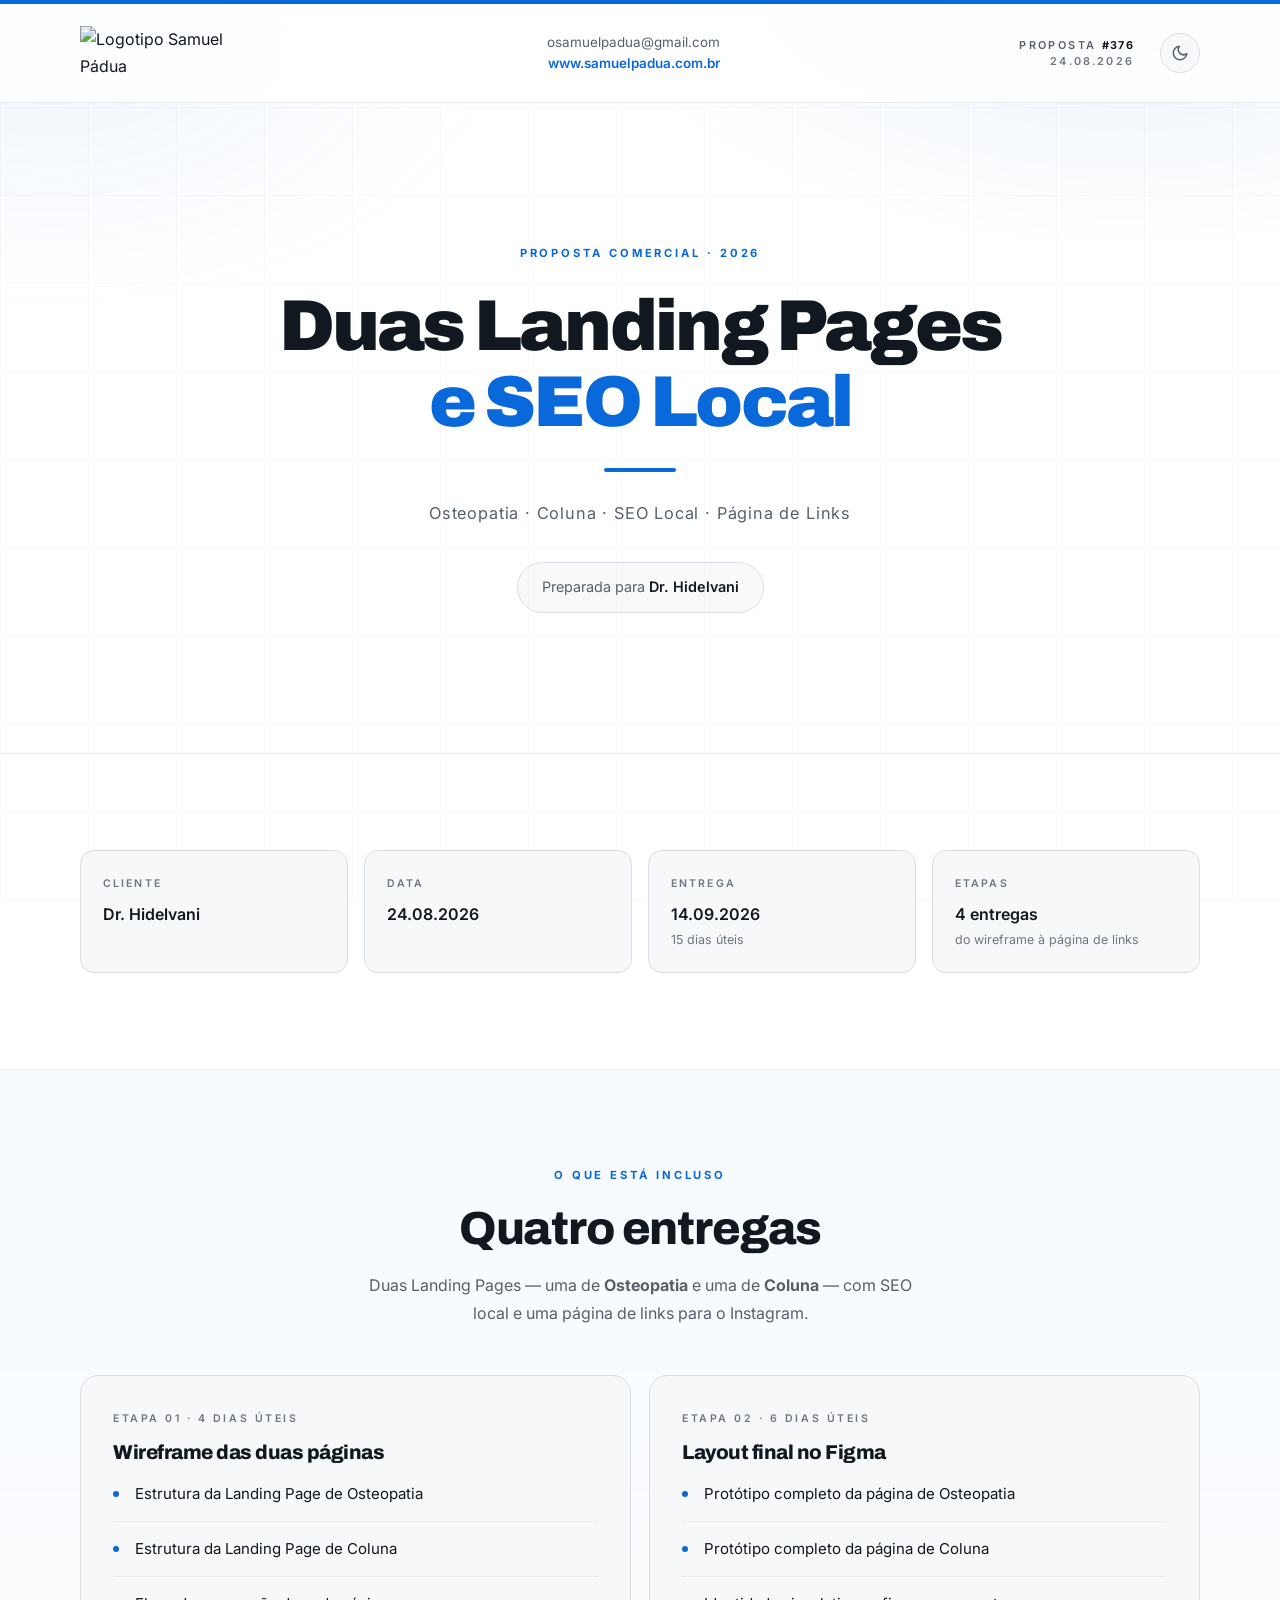
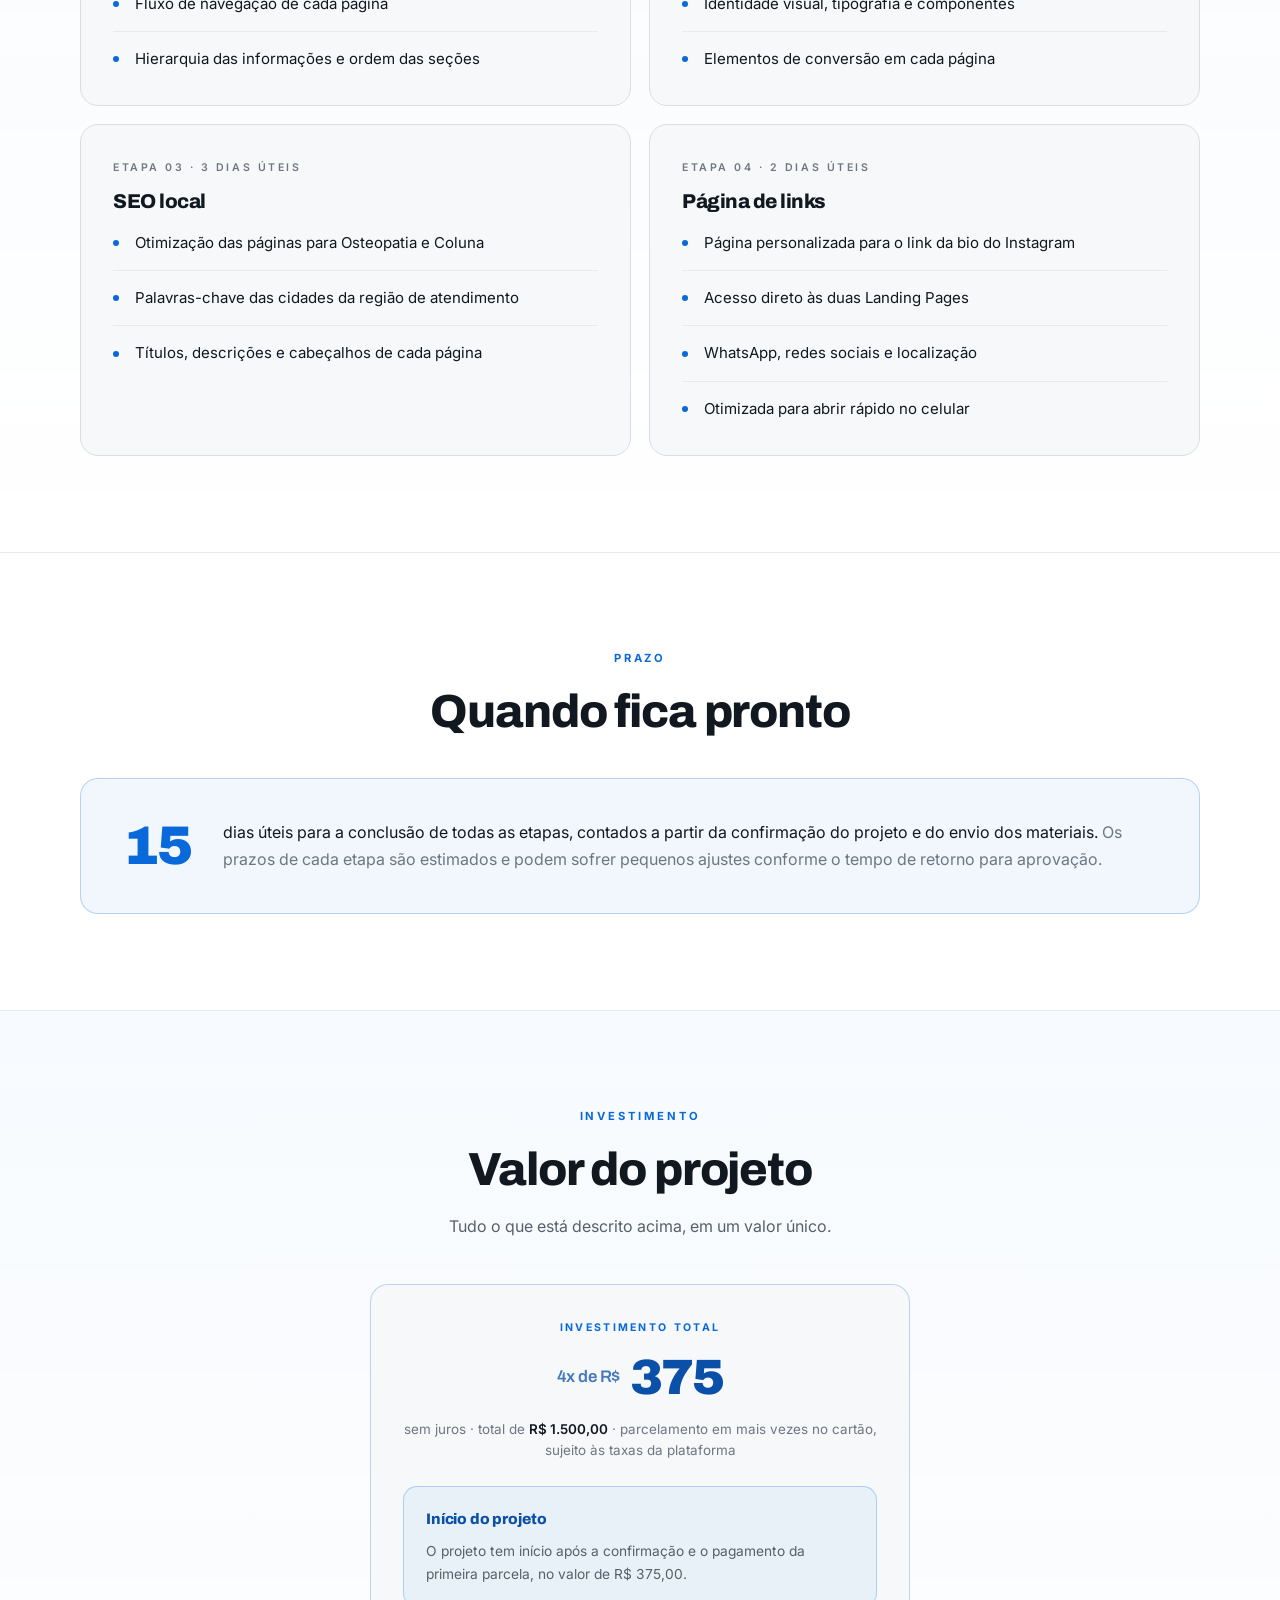
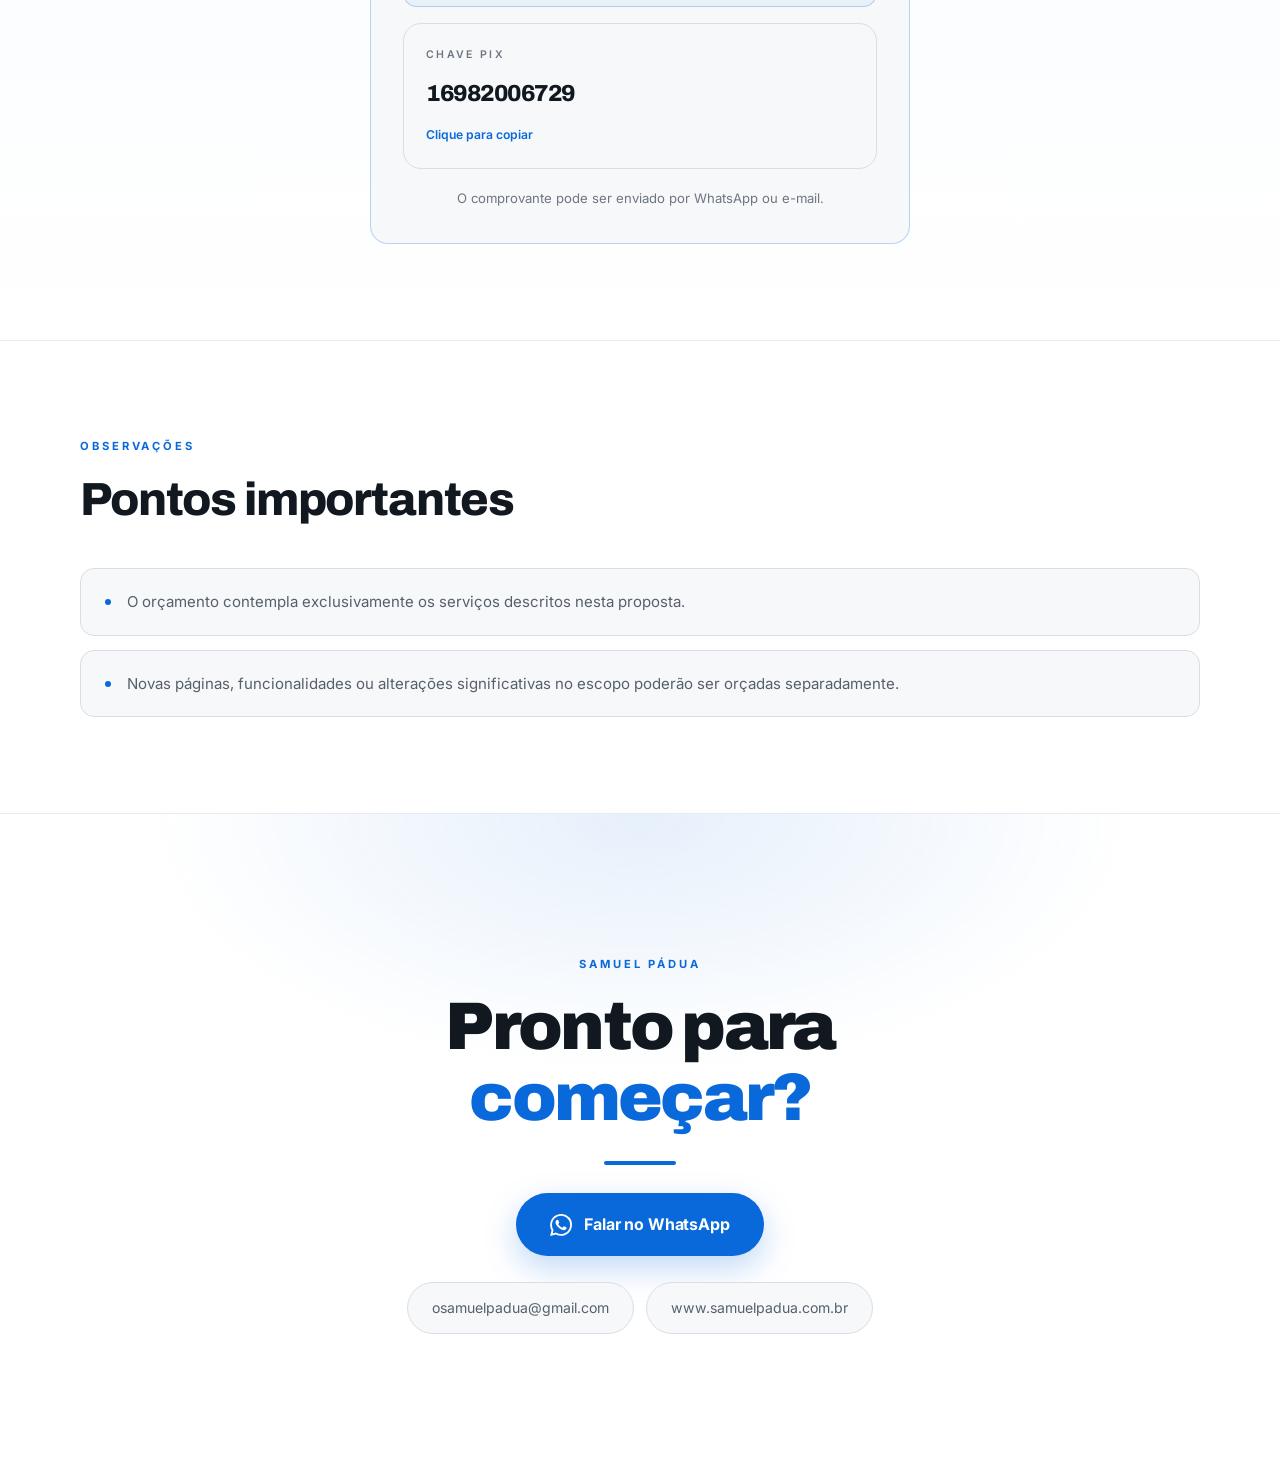
==== commit 95f10bca: "Simplify proposal #376 to a single closing price Drop the per-stage price callouts and the itemized " ====
--- a/376/index.html
+++ b/376/index.html
@@ -19,6 +19,50 @@
       document.documentElement.setAttribute("data-theme", tema);
     })();
   </script>
+  <style>
+    /* Grade das entregas: quatro cartões, tudo que está incluso de relance */
+    .deliverables {
+      display: grid;
+      grid-template-columns: repeat(2, minmax(0, 1fr));
+      gap: 18px;
+      margin-top: 48px;
+    }
+
+    .deliverable .includes-label {
+      margin-bottom: 12px;
+    }
+
+    .deliverable h3 {
+      margin-bottom: 18px;
+      font-family: "Archivo", sans-serif;
+      font-size: 1.25rem;
+      font-weight: 800;
+      letter-spacing: -0.025em;
+      line-height: 1.2;
+    }
+
+    /* Card único de investimento, sem a coluna de valores por etapa */
+    .invest-solo {
+      position: static;
+      max-width: 540px;
+      margin: 44px auto 0;
+      text-align: center;
+    }
+
+    .invest-solo .invest-price {
+      justify-content: center;
+    }
+
+    .invest-solo .offer-note {
+      text-align: left;
+    }
+
+    @media (max-width: 860px) {
+      .deliverables {
+        grid-template-columns: 1fr;
+      }
+    }
+  </style>
 </head>
 <body>
   <div class="topline"></div>
@@ -56,7 +100,7 @@
           <span class="accent">e SEO Local</span>
         </h1>
         <span class="rule"></span>
-        <p class="cover-tags">Wireframe · Layout no Figma · SEO Local · Página de Links</p>
+        <p class="cover-tags">Osteopatia · Coluna · SEO Local · Página de Links</p>
         <p class="cover-client">Preparada para <strong>Dr. Hidelvani</strong></p>
       </div>
     </section>
@@ -79,364 +123,138 @@
             <small>15 dias úteis</small>
           </div>
           <div class="meta-card">
-            <span>Investimento</span>
-            <strong>R$ 1.500,00</strong>
-            <small>entrada + 3 parcelas</small>
-          </div>
-        </div>
-      </div>
-    </section>
-
-    <!-- ============ BRIEFING ============ -->
+            <span>Etapas</span>
+            <strong>4 entregas</strong>
+            <small>do wireframe à página de links</small>
+          </div>
+        </div>
+      </div>
+    </section>
+
+    <!-- ============ O QUE ESTÁ INCLUSO ============ -->
     <section class="section section--alt">
       <div class="shell">
         <div class="head-center">
-          <p class="eyebrow">Briefing</p>
-          <h2 class="section-title">
-            Duas páginas, dois tratamentos, dois públicos diferentes.
-          </h2>
+          <p class="eyebrow">O que está incluso</p>
+          <h2 class="section-title big">Quatro entregas</h2>
           <p class="section-sub">
-            Desenvolvimento de duas Landing Pages estratégicas — uma direcionada para
-            <strong>Osteopatia</strong> e outra para <strong>tratamentos relacionados à Coluna</strong> —
-            incluindo planejamento da estrutura, prototipação de alta fidelidade, configuração de
-            SEO local e página de links para o Instagram.
+            Duas Landing Pages — uma de <strong>Osteopatia</strong> e uma de <strong>Coluna</strong> —
+            com SEO local e uma página de links para o Instagram.
           </p>
         </div>
 
-        <div class="summary">
-          <article class="summary-item">
-            <span class="summary-check" aria-hidden="true">✓</span>
-            <div>
-              <h3>Landing Page · Osteopatia</h3>
-              <p>Página dedicada ao tratamento osteopático, com estrutura e argumentos próprios para esse público.</p>
-            </div>
+        <div class="deliverables">
+          <article class="includes deliverable">
+            <p class="includes-label">Etapa 01 · 4 dias úteis</p>
+            <h3>Wireframe das duas páginas</h3>
+            <ul>
+              <li class="dot">Estrutura da Landing Page de Osteopatia</li>
+              <li class="dot">Estrutura da Landing Page de Coluna</li>
+              <li class="dot">Fluxo de navegação de cada página</li>
+              <li class="dot">Hierarquia das informações e ordem das seções</li>
+            </ul>
           </article>
-          <article class="summary-item">
-            <span class="summary-check" aria-hidden="true">✓</span>
-            <div>
-              <h3>Landing Page · Coluna</h3>
-              <p>Página dedicada aos tratamentos relacionados à coluna, falando diretamente com quem busca alívio de dor.</p>
-            </div>
+
+          <article class="includes deliverable">
+            <p class="includes-label">Etapa 02 · 6 dias úteis</p>
+            <h3>Layout final no Figma</h3>
+            <ul>
+              <li class="dot">Protótipo completo da página de Osteopatia</li>
+              <li class="dot">Protótipo completo da página de Coluna</li>
+              <li class="dot">Identidade visual, tipografia e componentes</li>
+              <li class="dot">Elementos de conversão em cada página</li>
+            </ul>
           </article>
-          <article class="summary-item">
-            <span class="summary-check" aria-hidden="true">✓</span>
-            <div>
-              <h3>SEO Local</h3>
-              <p>Otimização das páginas para os serviços e para as cidades da região de atendimento.</p>
-            </div>
+
+          <article class="includes deliverable">
+            <p class="includes-label">Etapa 03 · 3 dias úteis</p>
+            <h3>SEO local</h3>
+            <ul>
+              <li class="dot">Otimização das páginas para Osteopatia e Coluna</li>
+              <li class="dot">Palavras-chave das cidades da região de atendimento</li>
+              <li class="dot">Títulos, descrições e cabeçalhos de cada página</li>
+            </ul>
           </article>
-          <article class="summary-item">
-            <span class="summary-check" aria-hidden="true">✓</span>
-            <div>
-              <h3>Página de Links</h3>
-              <p>Uma página personalizada para o perfil do Instagram, reunindo os principais canais de contato.</p>
-            </div>
+
+          <article class="includes deliverable">
+            <p class="includes-label">Etapa 04 · 2 dias úteis</p>
+            <h3>Página de links</h3>
+            <ul>
+              <li class="dot">Página personalizada para o link da bio do Instagram</li>
+              <li class="dot">Acesso direto às duas Landing Pages</li>
+              <li class="dot">WhatsApp, redes sociais e localização</li>
+              <li class="dot">Otimizada para abrir rápido no celular</li>
+            </ul>
           </article>
         </div>
       </div>
     </section>
 
-    <!-- ============ O CAMINHO ============ -->
+    <!-- ============ PRAZO ============ -->
     <section class="section">
       <div class="shell">
         <div class="head-center">
-          <p class="eyebrow">O caminho</p>
-          <h2 class="section-title big">
-            Quatro etapas, do wireframe à publicação.
-          </h2>
-        </div>
-
-        <div class="timeline">
-          <div class="timeline-track" aria-hidden="true">
-            <span class="timeline-dot">1</span>
-            <span class="timeline-dot">2</span>
-            <span class="timeline-dot">3</span>
-            <span class="timeline-dot">4</span>
-          </div>
-          <ol class="timeline-cards">
-            <li>
-              <span class="timeline-num" aria-hidden="true">1</span>
-              <h3>Wireframe</h3>
-              <p>A estrutura das duas páginas: fluxo de navegação, hierarquia das informações e organização das seções.</p>
-            </li>
-            <li>
-              <span class="timeline-num" aria-hidden="true">2</span>
-              <h3>Layout Final</h3>
-              <p>Os protótipos de alta fidelidade no Figma, com identidade visual, componentes e elementos de conversão.</p>
-            </li>
-            <li>
-              <span class="timeline-num" aria-hidden="true">3</span>
-              <h3>SEO Local</h3>
-              <p>Configuração das páginas para aparecer nas buscas por Osteopatia e Coluna na sua região.</p>
-            </li>
-            <li>
-              <span class="timeline-num" aria-hidden="true">4</span>
-              <h3>Página de Links</h3>
-              <p>A página de links do Instagram, reunindo contatos e as duas landing pages em um só lugar.</p>
-            </li>
-          </ol>
-        </div>
-      </div>
-    </section>
-
-    <!-- ============ ETAPA 1 · WIREFRAME ============ -->
+          <p class="eyebrow">Prazo</p>
+          <h2 class="section-title big">Quando fica pronto</h2>
+        </div>
+
+        <div class="stat-callout">
+          <strong>15</strong>
+          <p>
+            dias úteis para a conclusão de todas as etapas, contados a partir da confirmação do
+            projeto e do envio dos materiais.
+            <span>Os prazos de cada etapa são estimados e podem sofrer pequenos ajustes conforme o tempo de retorno para aprovação.</span>
+          </p>
+        </div>
+      </div>
+    </section>
+
+    <!-- ============ INVESTIMENTO ============ -->
     <section class="section section--alt">
-      <div class="shell service">
-        <div class="service-intro">
-          <p class="eyebrow">Primeira etapa · 4 dias úteis</p>
-          <h2 class="display">Wireframe</h2>
-          <span class="rule rule--left"></span>
-          <p>
-            Estruturação dos wireframes das duas Landing Pages, definindo o fluxo de navegação,
-            a hierarquia das informações e a organização das principais seções de cada página.
-            É aqui que a página é resolvida antes de qualquer decisão visual.
+      <div class="shell">
+        <div class="head-center">
+          <p class="eyebrow">Investimento</p>
+          <h2 class="section-title big">Valor do projeto</h2>
+          <p class="section-sub">Tudo o que está descrito acima, em um valor único.</p>
+        </div>
+
+        <aside class="invest-offer invest-solo">
+          <p class="invest-label">Investimento total</p>
+          <p class="invest-price"><span>4x de R$</span>375</p>
+          <p class="invest-terms">
+            sem juros · total de <strong>R$ 1.500,00</strong> · parcelamento em mais vezes
+            no cartão, sujeito às taxas da plataforma
           </p>
-          <div class="callout">
-            <span>Valor da etapa</span>
-            <p>R$ 300,00 · prazo de 4 dias úteis</p>
-          </div>
-        </div>
-        <div class="includes">
-          <p class="includes-label">O que inclui</p>
-          <ul>
-            <li class="dot">Wireframe da Landing Page de Osteopatia — estrutura e organização do conteúdo</li>
-            <li class="dot">Wireframe da Landing Page de Coluna — estrutura e organização do conteúdo</li>
-            <li class="dot">Definição do fluxo de navegação de cada página</li>
-            <li class="dot">Hierarquia das informações e ordem das seções</li>
-            <li class="dot">Posicionamento dos pontos de contato e das chamadas para ação</li>
-          </ul>
-        </div>
-      </div>
-    </section>
-
-    <!-- ============ ETAPA 2 · LAYOUT FINAL ============ -->
+
+          <div class="offer-note">
+            <span>Início do projeto</span>
+            <p>
+              O projeto tem início após a confirmação e o pagamento da primeira parcela,
+              no valor de R$ 375,00.
+            </p>
+          </div>
+
+          <button class="pix-box" type="button" data-copy="16982006729" aria-label="Copiar chave Pix 16982006729">
+            <span class="pix-label">Chave Pix</span>
+            <strong>16982006729</strong>
+            <small class="copy-hint">Clique para copiar</small>
+          </button>
+          <p class="fine-print">
+            O comprovante pode ser enviado por WhatsApp ou e-mail.
+          </p>
+        </aside>
+      </div>
+    </section>
+
+    <!-- ============ OBSERVAÇÕES ============ -->
     <section class="section">
-      <div class="shell service">
-        <div class="service-intro">
-          <p class="eyebrow">Segunda etapa · 6 dias úteis</p>
-          <h2 class="display">Layout Final<br>no Figma</h2>
-          <span class="rule rule--left"></span>
-          <p>
-            Desenvolvimento dos protótipos de alta fidelidade das duas Landing Pages no Figma,
-            com aplicação da identidade visual, hierarquia tipográfica, componentes, seções e
-            elementos de conversão. O layout final, pronto para ser programado.
-          </p>
-          <div class="callout">
-            <span>Valor da etapa</span>
-            <p>R$ 800,00 · prazo de 6 dias úteis</p>
-          </div>
-        </div>
-        <div class="includes">
-          <p class="includes-label">O que inclui</p>
-          <ul>
-            <li class="dot">Protótipo visual completo da Landing Page de Osteopatia</li>
-            <li class="dot">Protótipo visual completo da Landing Page de Coluna</li>
-            <li class="dot">Aplicação da identidade visual em todas as seções</li>
-            <li class="dot">Hierarquia tipográfica e sistema de componentes</li>
-            <li class="dot">Elementos de conversão posicionados ao longo das páginas</li>
-            <li class="dot">Protótipo navegável no Figma, com acesso para acompanhamento</li>
-          </ul>
-        </div>
-      </div>
-    </section>
-
-    <!-- ============ ETAPA 3 · SEO LOCAL ============ -->
-    <section class="section section--alt">
-      <div class="shell service">
-        <div class="service-intro">
-          <p class="eyebrow">Terceira etapa · 3 dias úteis</p>
-          <h2 class="display">SEO<br>Local</h2>
-          <span class="rule rule--left"></span>
-          <p>
-            Configuração inicial de SEO das páginas com foco na presença regional do Dr. Hidelvani.
-            O trabalho contempla a otimização das páginas para os serviços de Osteopatia e Coluna,
-            além da configuração estratégica de palavras-chave relacionadas às cidades da região
-            de atendimento.
-          </p>
-          <div class="callout">
-            <span>Valor da etapa</span>
-            <p>R$ 250,00 · prazo de 3 dias úteis</p>
-          </div>
-        </div>
-        <div class="includes">
-          <p class="includes-label">O que inclui</p>
-          <ul>
-            <li class="dot">Otimização da página de Osteopatia para o seu termo principal</li>
-            <li class="dot">Otimização da página de Coluna para os tratamentos relacionados</li>
-            <li class="dot">Configuração estratégica de palavras-chave por cidade da região de atendimento</li>
-            <li class="dot">Títulos, descrições e estrutura de cabeçalhos de cada página</li>
-            <li class="dot">Ajustes de conteúdo para reforçar a presença regional</li>
-          </ul>
-        </div>
-      </div>
-    </section>
-
-    <!-- ============ ETAPA 4 · PÁGINA DE LINKS ============ -->
-    <section class="section">
-      <div class="shell service">
-        <div class="service-intro">
-          <p class="eyebrow">Quarta etapa · 2 dias úteis</p>
-          <h2 class="display">Página<br>de Links</h2>
-          <span class="rule rule--left"></span>
-          <p>
-            Desenvolvimento de uma página personalizada de links para utilização no perfil do
-            Instagram, reunindo os principais canais de contato e as páginas do Dr. Hidelvani
-            em um só endereço.
-          </p>
-          <div class="callout">
-            <span>Valor da etapa</span>
-            <p>R$ 150,00 · prazo de 2 dias úteis</p>
-          </div>
-        </div>
-        <div class="includes">
-          <p class="includes-label">O que inclui</p>
-          <ul>
-            <li class="dot">Página personalizada para o link da bio do Instagram</li>
-            <li class="dot">Acesso direto às duas Landing Pages</li>
-            <li class="dot">Botões para WhatsApp, redes sociais e localização</li>
-            <li class="dot">Links livres, definidos por você</li>
-            <li class="dot">Otimizada para abrir rápido no celular</li>
-          </ul>
-        </div>
-      </div>
-    </section>
-
-    <!-- ============ QUANDO ============ -->
-    <section class="section section--alt">
-      <div class="shell">
-        <p class="eyebrow">Quando</p>
-        <h2 class="section-title big">Prazo total do projeto</h2>
-
-        <div class="conditions">
-          <div class="conditions-text">
-            <p>
-              O prazo estimado para conclusão de todas as etapas é de <strong>15 dias úteis</strong>,
-              contados a partir da confirmação do projeto e do recebimento dos materiais e
-              informações necessários para sua execução.
-            </p>
-            <p>
-              Os prazos de cada etapa são estimados e podem sofrer pequenos ajustes conforme o
-              andamento do projeto e o tempo de retorno para aprovação.
-            </p>
-            <div class="callout">
-              <span>Início do projeto</span>
-              <p>O projeto tem início após a confirmação e o pagamento da entrada.</p>
-            </div>
-          </div>
-
-          <div class="conditions-list">
-            <h3>Etapas</h3>
-            <ol>
-              <li>Wireframe das duas páginas — 4 dias úteis</li>
-              <li>Layout final no Figma — 6 dias úteis</li>
-              <li>Configuração de SEO local — 3 dias úteis</li>
-              <li>Página de links para o Instagram — 2 dias úteis</li>
-            </ol>
-          </div>
-        </div>
-      </div>
-    </section>
-
-    <!-- ============ QUANTO ============ -->
-    <section class="section">
-      <div class="shell">
-        <p class="eyebrow">Quanto</p>
-        <h2 class="section-title big">Resumo do investimento</h2>
-        <p class="section-sub">
-          Cada etapa tem o seu valor individual e é entregue na sequência, com aprovação antes de seguir para a próxima.
-        </p>
-
-        <div class="invest">
-          <div class="invest-items">
-            <article class="price-row">
-              <span class="price-step">01</span>
-              <div class="price-info">
-                <h3>Wireframe — 2 Landing Pages</h3>
-                <p>Estrutura, fluxo de navegação e hierarquia das informações</p>
-              </div>
-              <strong class="price-value">R$ 300</strong>
-            </article>
-
-            <article class="price-row">
-              <span class="price-step">02</span>
-              <div class="price-info">
-                <h3>Layout Final — 2 Landing Pages</h3>
-                <p>Protótipos de alta fidelidade no Figma</p>
-              </div>
-              <strong class="price-value">R$ 800</strong>
-            </article>
-
-            <article class="price-row">
-              <span class="price-step">03</span>
-              <div class="price-info">
-                <h3>Configuração de SEO Local</h3>
-                <p>Otimização por serviço e por cidade da região de atendimento</p>
-              </div>
-              <strong class="price-value">R$ 250</strong>
-            </article>
-
-            <article class="price-row">
-              <span class="price-step">04</span>
-              <div class="price-info">
-                <h3>Página de Links para Instagram</h3>
-                <p>Página personalizada com os principais canais de contato</p>
-              </div>
-              <strong class="price-value">R$ 150</strong>
-            </article>
-
-            <div class="price-total">
-              <span>Total das etapas</span>
-              <strong>R$ 1.500</strong>
-            </div>
-          </div>
-
-          <aside class="invest-offer">
-            <p class="invest-label">Formas de pagamento</p>
-            <p class="offer-from">entrada de R$ 375,00 e mais</p>
-            <p class="invest-price"><span>3x de R$</span>375</p>
-            <p class="invest-terms">
-              sem juros · total de <strong>R$ 1.500,00</strong> · parcelamento em mais vezes
-              no cartão, sujeito às taxas da plataforma
-            </p>
-
-            <div class="offer-perk">
-              <span>Entrega por etapas</span>
-              <p>
-                Cada etapa é entregue e aprovada antes do início da próxima, para você acompanhar
-                o projeto do wireframe ao layout final.
-              </p>
-            </div>
-
-            <div class="offer-note">
-              <span>Início do projeto</span>
-              <p>
-                O projeto terá início após a confirmação e o pagamento da entrada de R$ 375,00.
-              </p>
-            </div>
-
-            <button class="pix-box" type="button" data-copy="16982006729" aria-label="Copiar chave Pix 16982006729">
-              <span class="pix-label">Chave Pix</span>
-              <strong>16982006729</strong>
-              <small class="copy-hint">Clique para copiar</small>
-            </button>
-            <p class="fine-print">
-              O comprovante pode ser enviado por WhatsApp ou e-mail.
-            </p>
-          </aside>
-        </div>
-      </div>
-    </section>
-
-    <!-- ============ OBSERVAÇÕES ============ -->
-    <section class="section section--alt">
       <div class="shell">
         <p class="eyebrow">Observações</p>
         <h2 class="section-title big">Pontos importantes</h2>
 
         <ul class="notes">
           <li>O orçamento contempla exclusivamente os serviços descritos nesta proposta.</li>
-          <li>Eventuais solicitações que impliquem novas páginas, funcionalidades ou alterações significativas no escopo poderão ser orçadas separadamente.</li>
-          <li>Esta proposta contempla o design das páginas — wireframe, layout final no Figma, SEO local e página de links.</li>
+          <li>Novas páginas, funcionalidades ou alterações significativas no escopo poderão ser orçadas separadamente.</li>
         </ul>
       </div>
     </section>
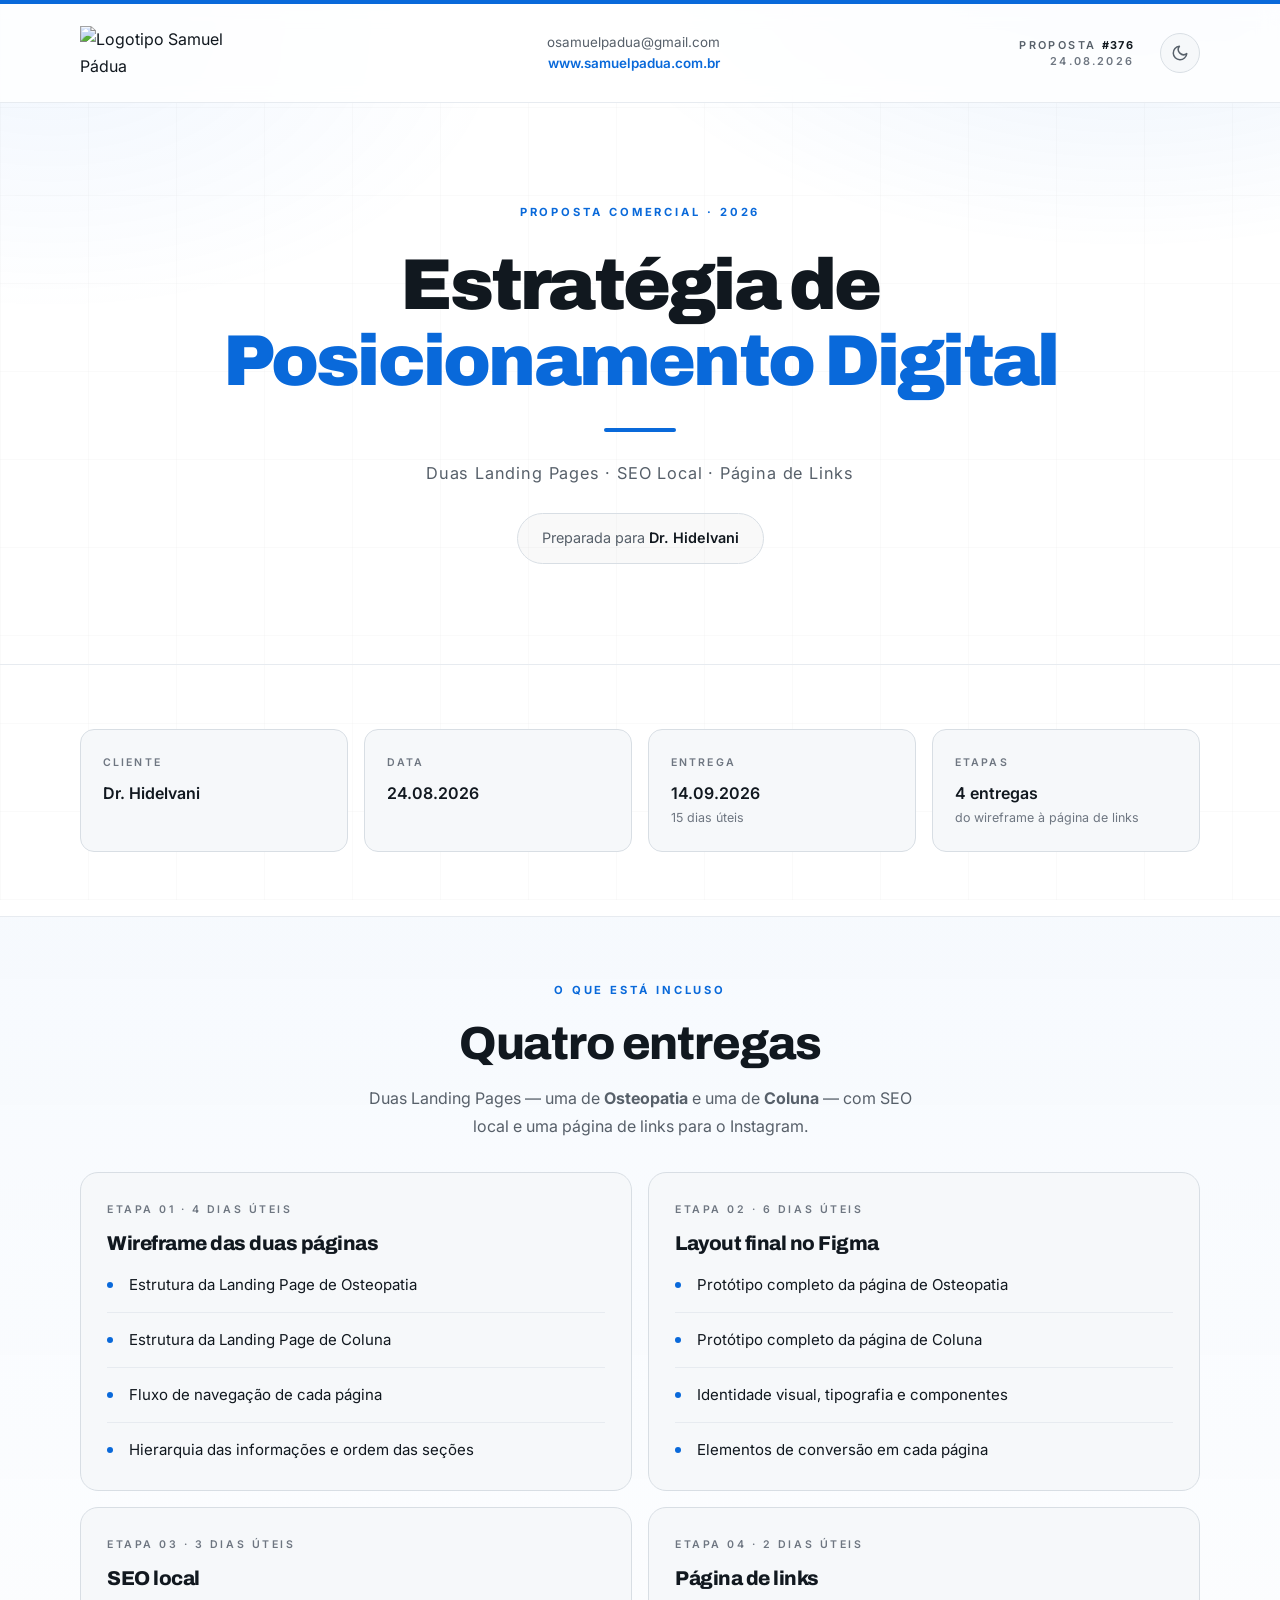
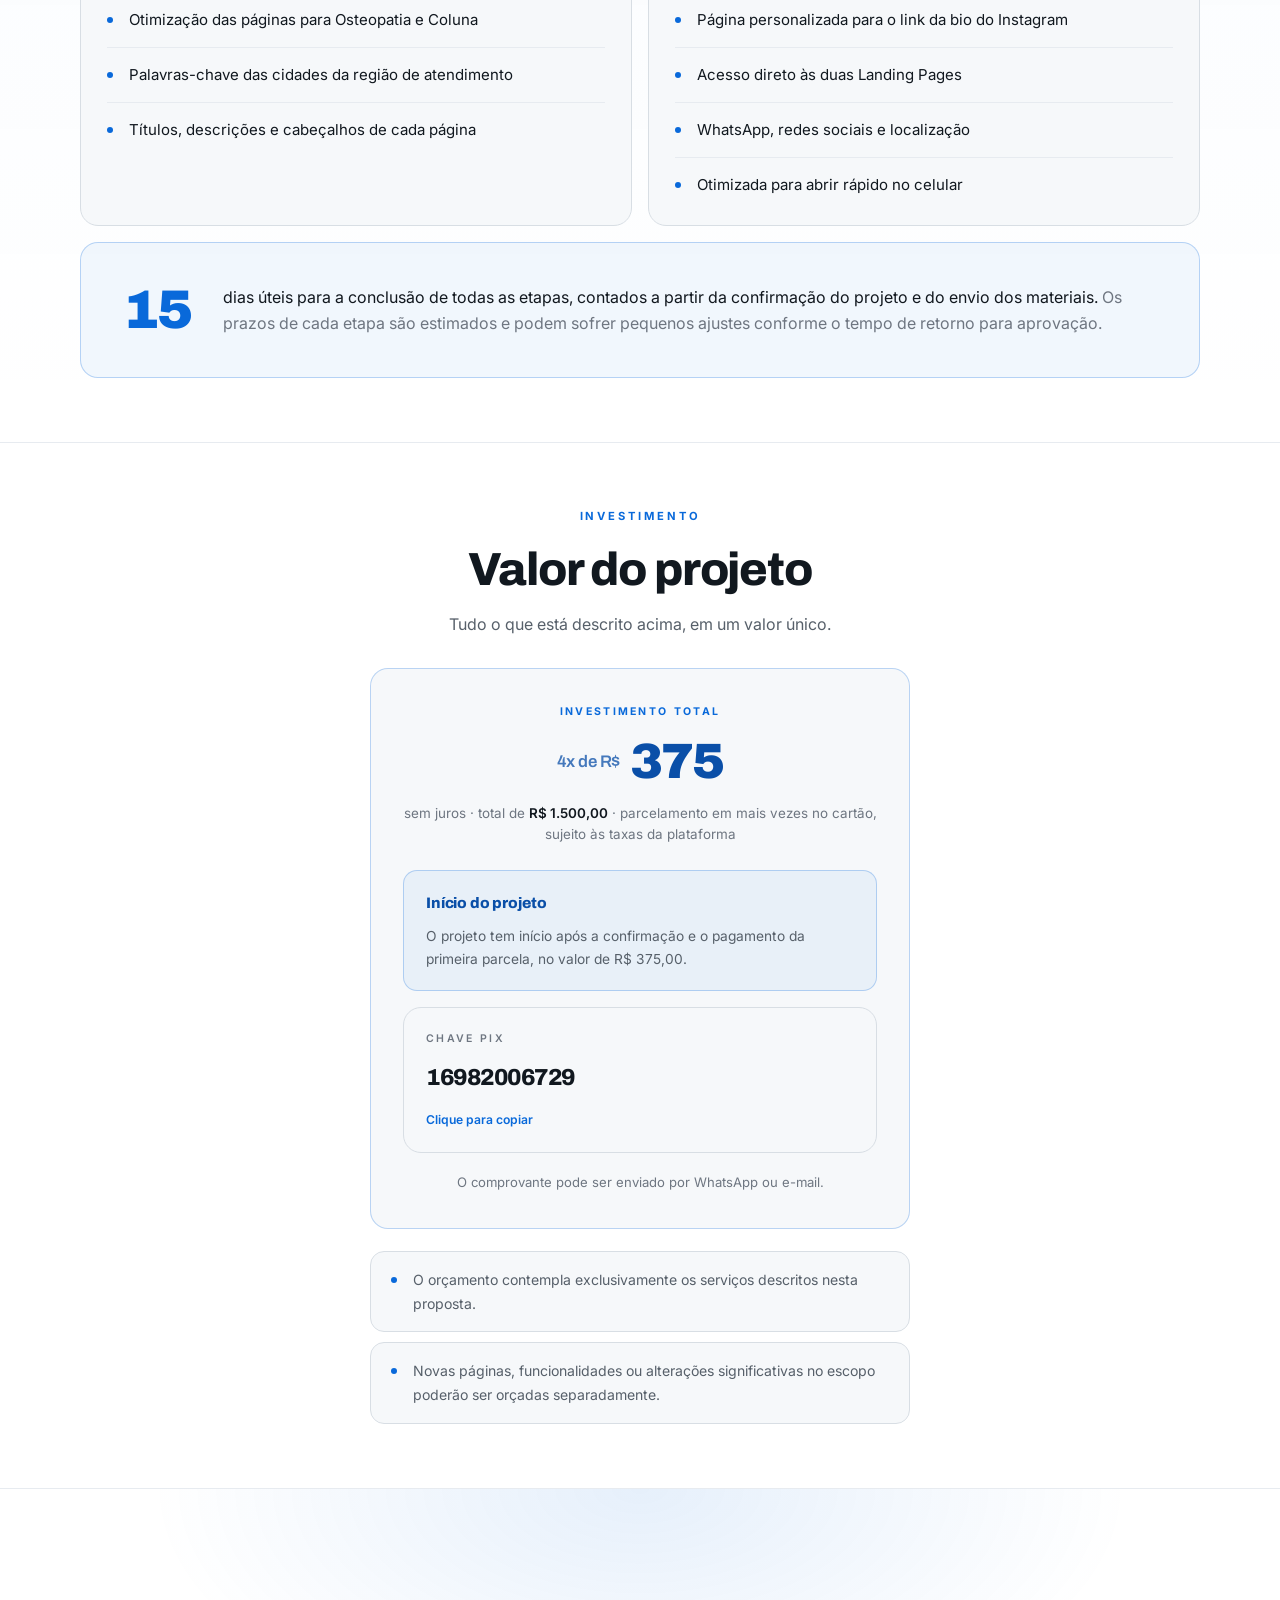
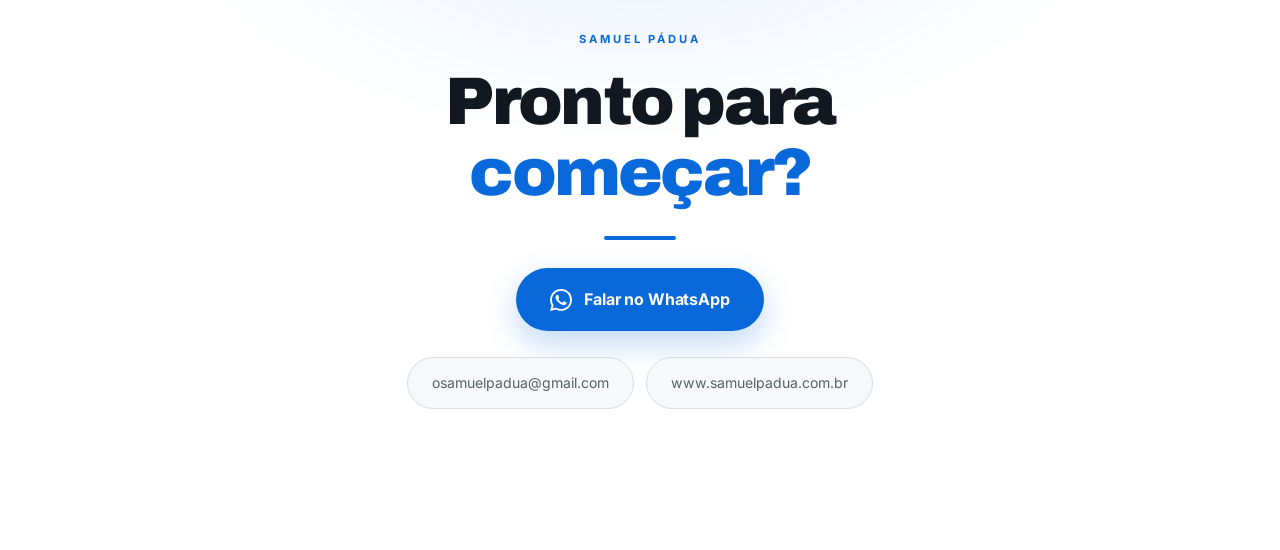
==== commit e15bcb57: "Tighten proposal #376 and retitle the cover Cover now reads "Estrategia de Posicionamento Digital". " ====
--- a/376/index.html
+++ b/376/index.html
@@ -20,12 +20,34 @@
     })();
   </script>
   <style>
+    /* Espaçamento mais próximo: a proposta inteira em poucas rolagens */
+    .cover {
+      min-height: auto;
+      padding: clamp(56px, 8vw, 100px) 0;
+    }
+
+    .cover-client {
+      margin-top: 26px;
+    }
+
+    .section {
+      padding: clamp(44px, 5vw, 72px) 0;
+    }
+
+    .head-center .section-sub {
+      margin-top: 14px;
+    }
+
     /* Grade das entregas: quatro cartões, tudo que está incluso de relance */
     .deliverables {
       display: grid;
       grid-template-columns: repeat(2, minmax(0, 1fr));
-      gap: 18px;
-      margin-top: 48px;
+      gap: 16px;
+      margin-top: 32px;
+    }
+
+    .deliverable {
+      padding: 28px 26px;
     }
 
     .deliverable .includes-label {
@@ -41,12 +63,27 @@
       line-height: 1.2;
     }
 
+    .stat-callout {
+      margin-top: 16px;
+    }
+
     /* Card único de investimento, sem a coluna de valores por etapa */
     .invest-solo {
       position: static;
       max-width: 540px;
-      margin: 44px auto 0;
+      margin: 30px auto 0;
       text-align: center;
+    }
+
+    .notes {
+      max-width: 540px;
+      margin: 22px auto 0;
+      gap: 10px;
+    }
+
+    .notes li {
+      padding: 16px 20px;
+      font-size: 0.88rem;
     }
 
     .invest-solo .invest-price {
@@ -96,11 +133,11 @@
       <div class="shell cover-inner">
         <p class="eyebrow">Proposta comercial · 2026</p>
         <h1>
-          Duas Landing Pages<br>
-          <span class="accent">e SEO Local</span>
+          Estratégia de<br>
+          <span class="accent">Posicionamento Digital</span>
         </h1>
         <span class="rule"></span>
-        <p class="cover-tags">Osteopatia · Coluna · SEO Local · Página de Links</p>
+        <p class="cover-tags">Duas Landing Pages · SEO Local · Página de Links</p>
         <p class="cover-client">Preparada para <strong>Dr. Hidelvani</strong></p>
       </div>
     </section>
@@ -187,16 +224,6 @@
             </ul>
           </article>
         </div>
-      </div>
-    </section>
-
-    <!-- ============ PRAZO ============ -->
-    <section class="section">
-      <div class="shell">
-        <div class="head-center">
-          <p class="eyebrow">Prazo</p>
-          <h2 class="section-title big">Quando fica pronto</h2>
-        </div>
 
         <div class="stat-callout">
           <strong>15</strong>
@@ -209,8 +236,8 @@
       </div>
     </section>
 
-    <!-- ============ INVESTIMENTO ============ -->
-    <section class="section section--alt">
+    <!-- ============ INVESTIMENTO E OBSERVAÇÕES ============ -->
+    <section class="section">
       <div class="shell">
         <div class="head-center">
           <p class="eyebrow">Investimento</p>
@@ -243,14 +270,6 @@
             O comprovante pode ser enviado por WhatsApp ou e-mail.
           </p>
         </aside>
-      </div>
-    </section>
-
-    <!-- ============ OBSERVAÇÕES ============ -->
-    <section class="section">
-      <div class="shell">
-        <p class="eyebrow">Observações</p>
-        <h2 class="section-title big">Pontos importantes</h2>
 
         <ul class="notes">
           <li>O orçamento contempla exclusivamente os serviços descritos nesta proposta.</li>
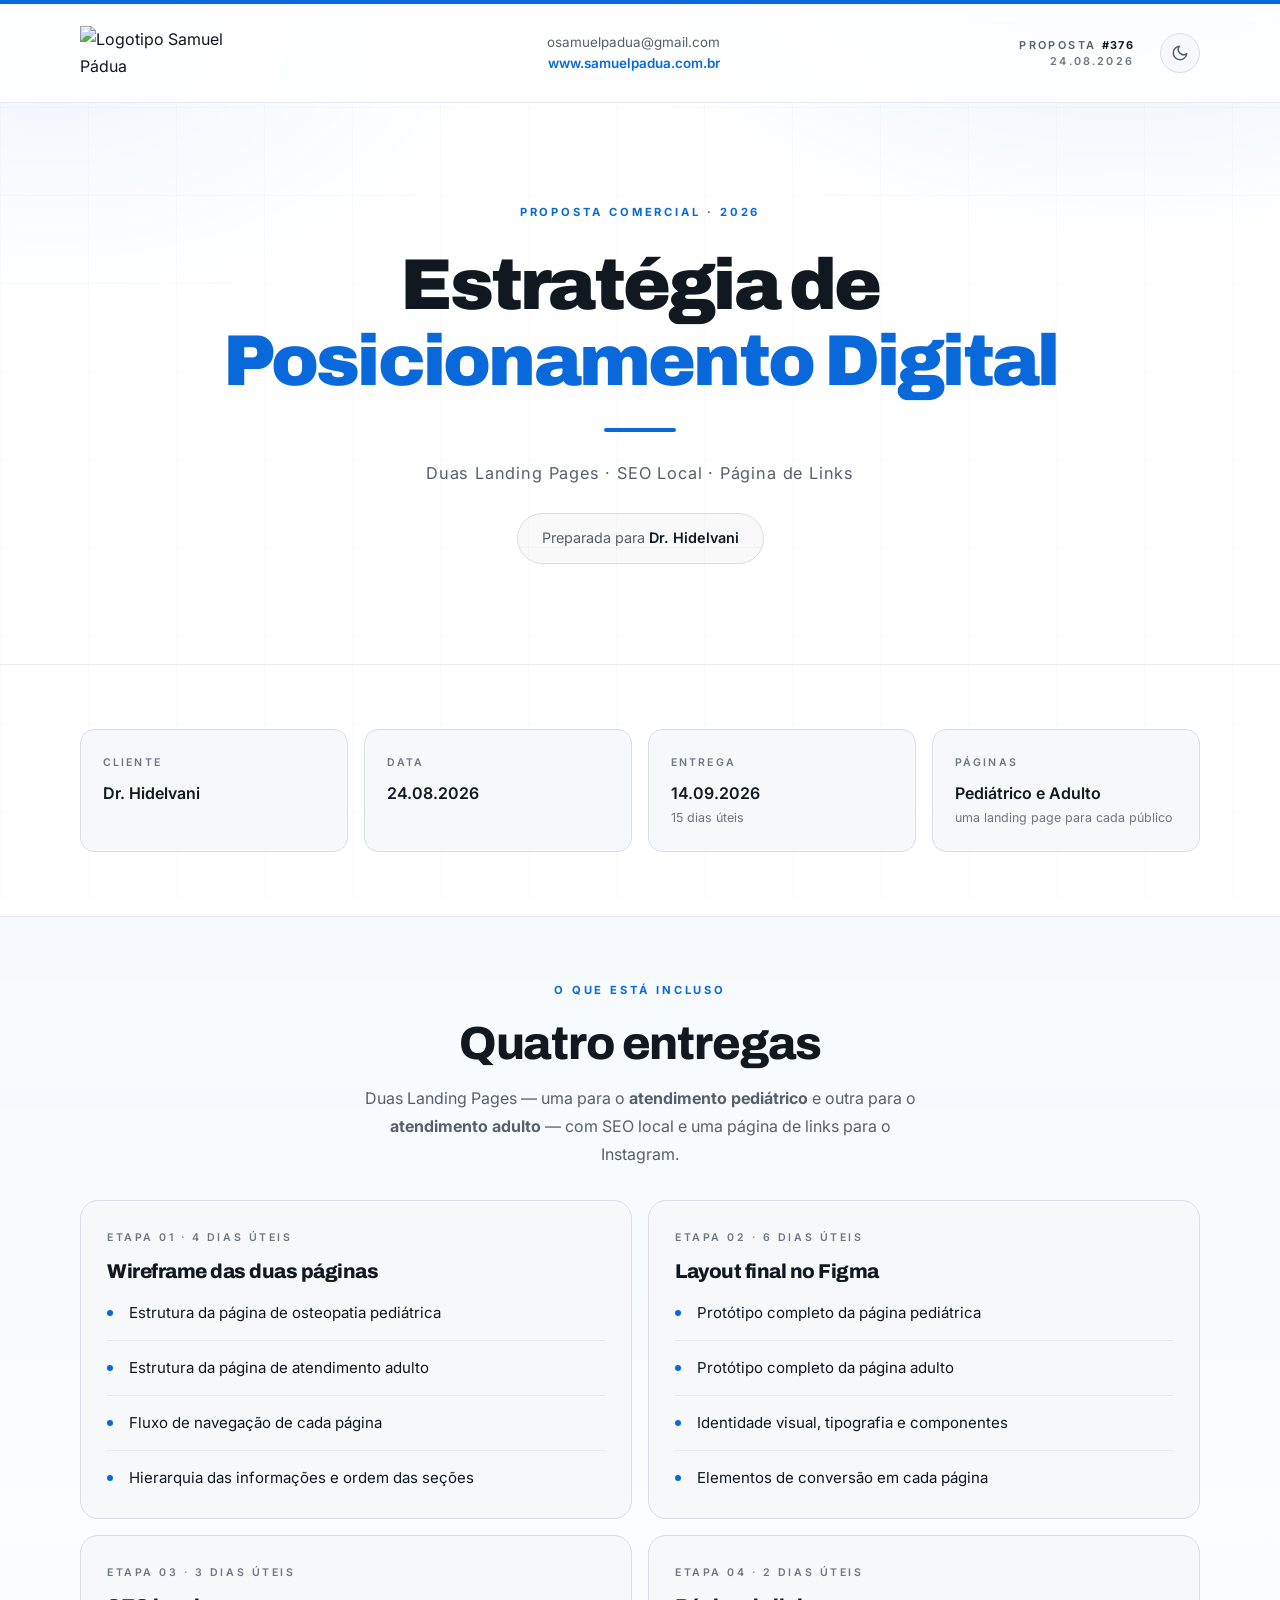
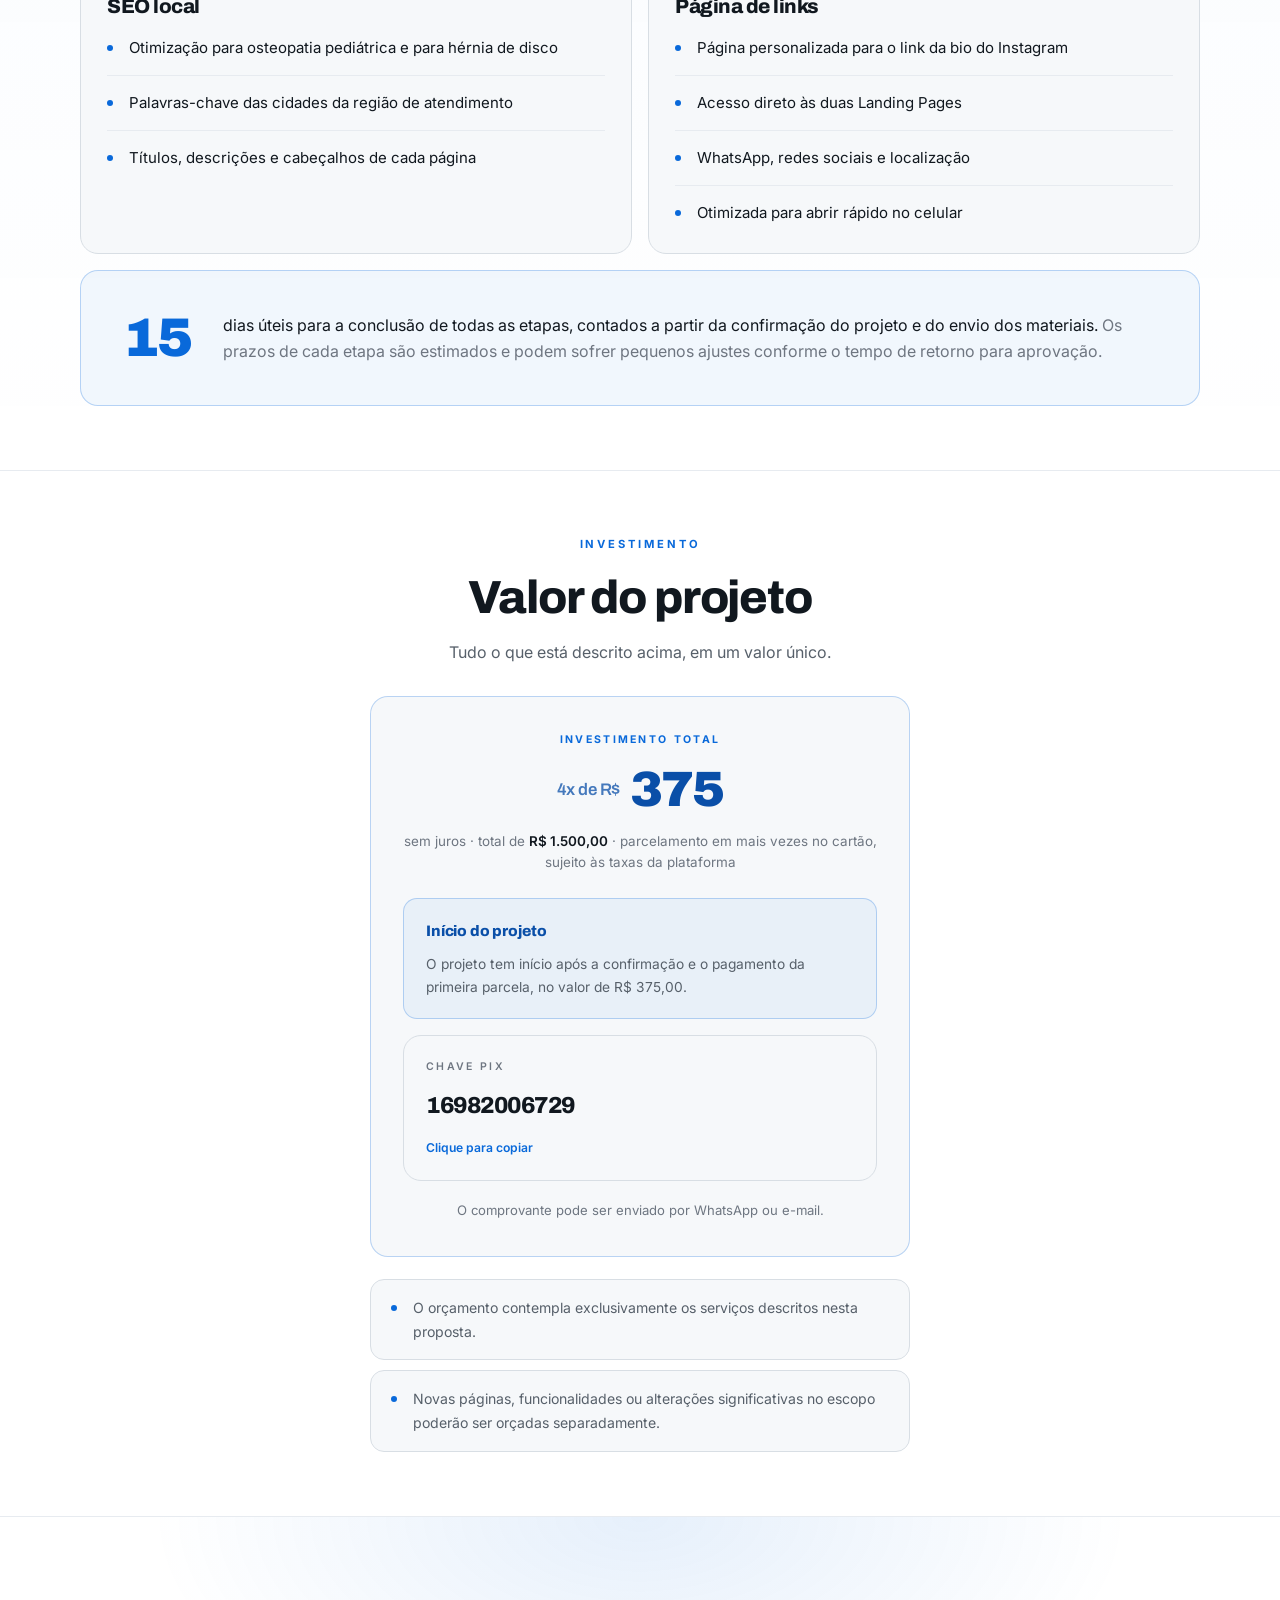
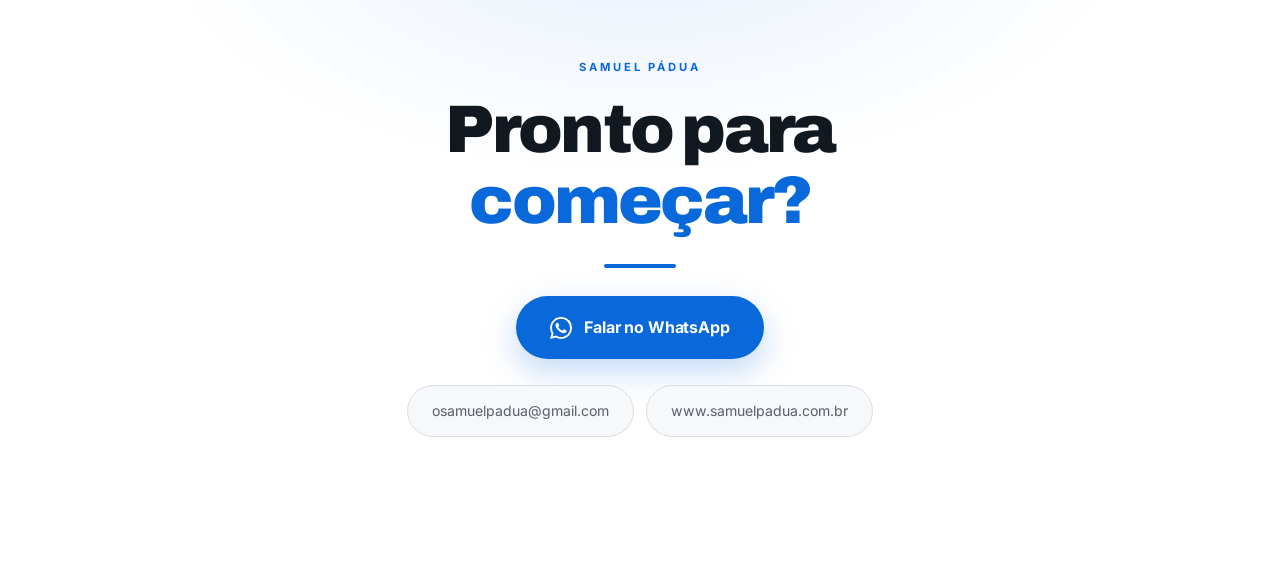
==== commit 58170a76: "Reframe the two pages as pediatric and adult care The two landing pages split by audience, not by te" ====
--- a/376/index.html
+++ b/376/index.html
@@ -160,9 +160,9 @@
             <small>15 dias úteis</small>
           </div>
           <div class="meta-card">
-            <span>Etapas</span>
-            <strong>4 entregas</strong>
-            <small>do wireframe à página de links</small>
+            <span>Páginas</span>
+            <strong>Pediátrico e Adulto</strong>
+            <small>uma landing page para cada público</small>
           </div>
         </div>
       </div>
@@ -175,8 +175,8 @@
           <p class="eyebrow">O que está incluso</p>
           <h2 class="section-title big">Quatro entregas</h2>
           <p class="section-sub">
-            Duas Landing Pages — uma de <strong>Osteopatia</strong> e uma de <strong>Coluna</strong> —
-            com SEO local e uma página de links para o Instagram.
+            Duas Landing Pages — uma para o <strong>atendimento pediátrico</strong> e outra para o
+            <strong>atendimento adulto</strong> — com SEO local e uma página de links para o Instagram.
           </p>
         </div>
 
@@ -185,8 +185,8 @@
             <p class="includes-label">Etapa 01 · 4 dias úteis</p>
             <h3>Wireframe das duas páginas</h3>
             <ul>
-              <li class="dot">Estrutura da Landing Page de Osteopatia</li>
-              <li class="dot">Estrutura da Landing Page de Coluna</li>
+              <li class="dot">Estrutura da página de osteopatia pediátrica</li>
+              <li class="dot">Estrutura da página de atendimento adulto</li>
               <li class="dot">Fluxo de navegação de cada página</li>
               <li class="dot">Hierarquia das informações e ordem das seções</li>
             </ul>
@@ -196,8 +196,8 @@
             <p class="includes-label">Etapa 02 · 6 dias úteis</p>
             <h3>Layout final no Figma</h3>
             <ul>
-              <li class="dot">Protótipo completo da página de Osteopatia</li>
-              <li class="dot">Protótipo completo da página de Coluna</li>
+              <li class="dot">Protótipo completo da página pediátrica</li>
+              <li class="dot">Protótipo completo da página adulto</li>
               <li class="dot">Identidade visual, tipografia e componentes</li>
               <li class="dot">Elementos de conversão em cada página</li>
             </ul>
@@ -207,7 +207,7 @@
             <p class="includes-label">Etapa 03 · 3 dias úteis</p>
             <h3>SEO local</h3>
             <ul>
-              <li class="dot">Otimização das páginas para Osteopatia e Coluna</li>
+              <li class="dot">Otimização para osteopatia pediátrica e para hérnia de disco</li>
               <li class="dot">Palavras-chave das cidades da região de atendimento</li>
               <li class="dot">Títulos, descrições e cabeçalhos de cada página</li>
             </ul>
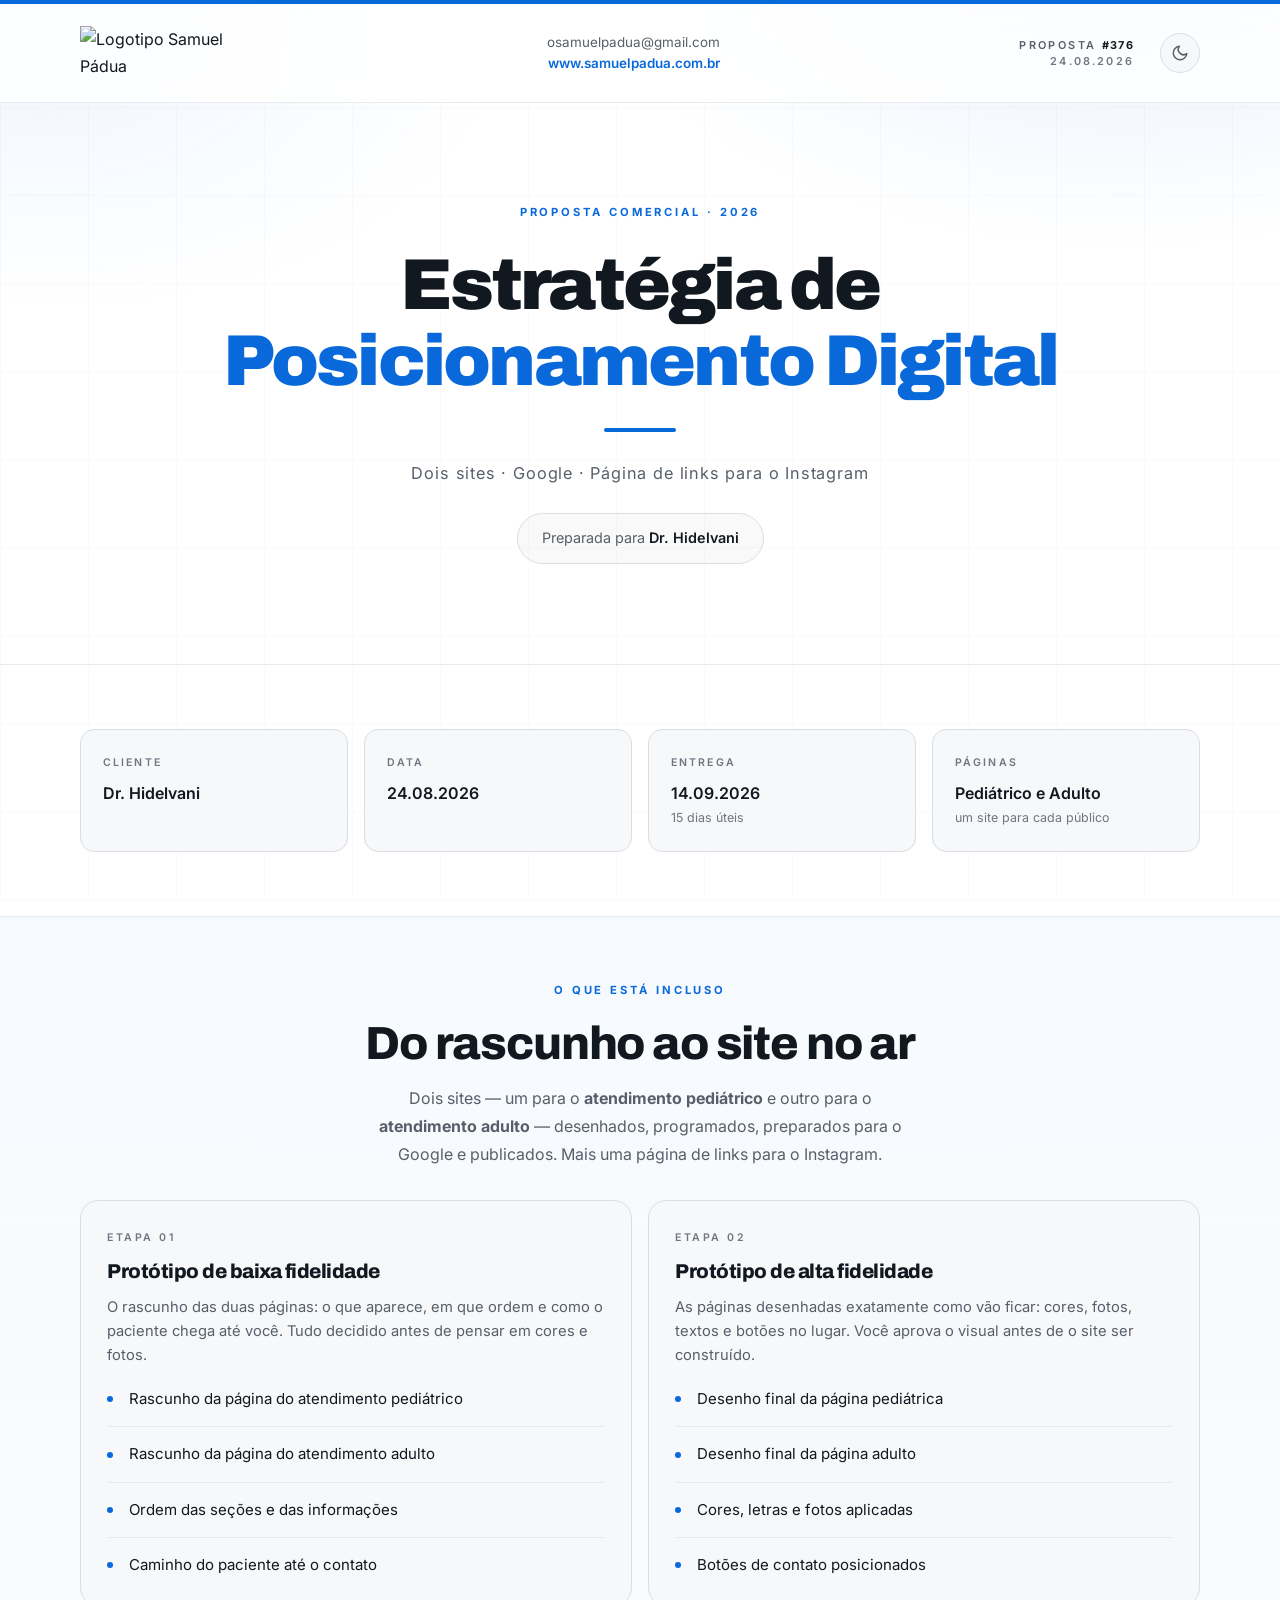
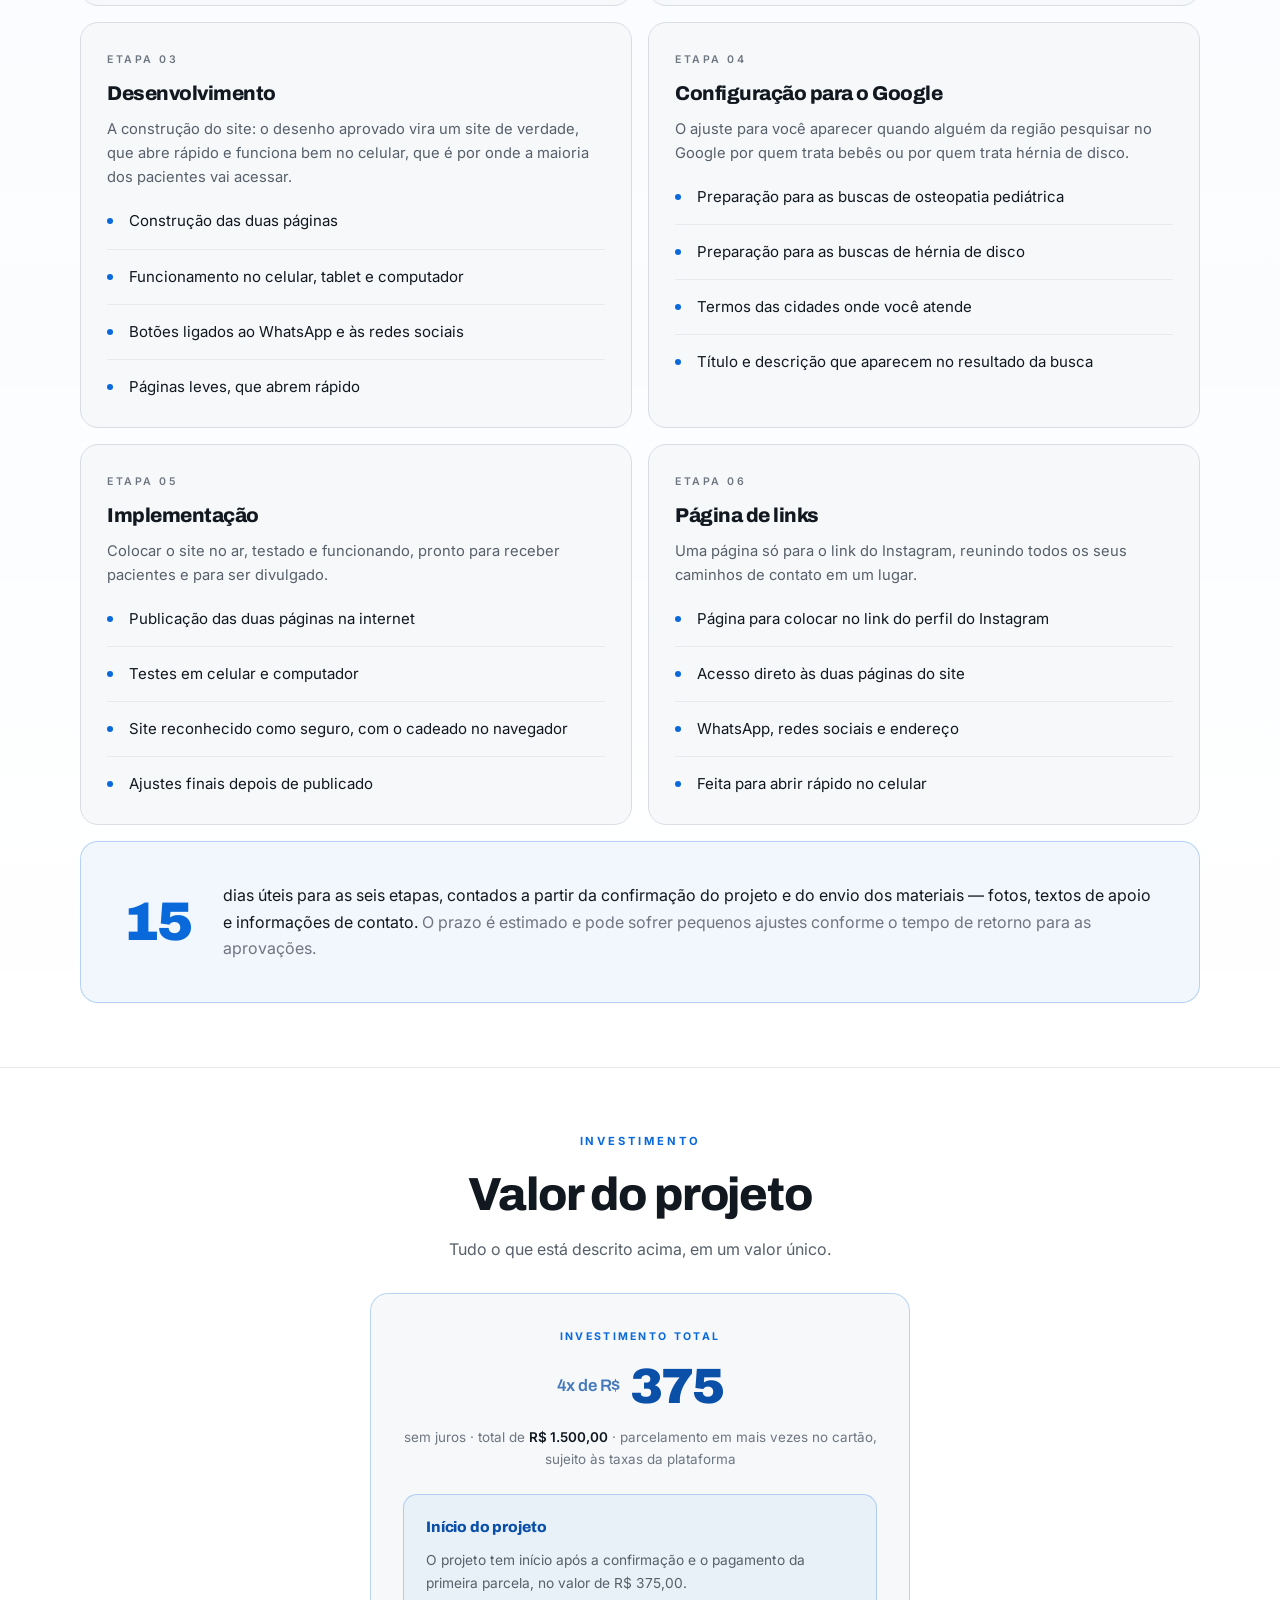
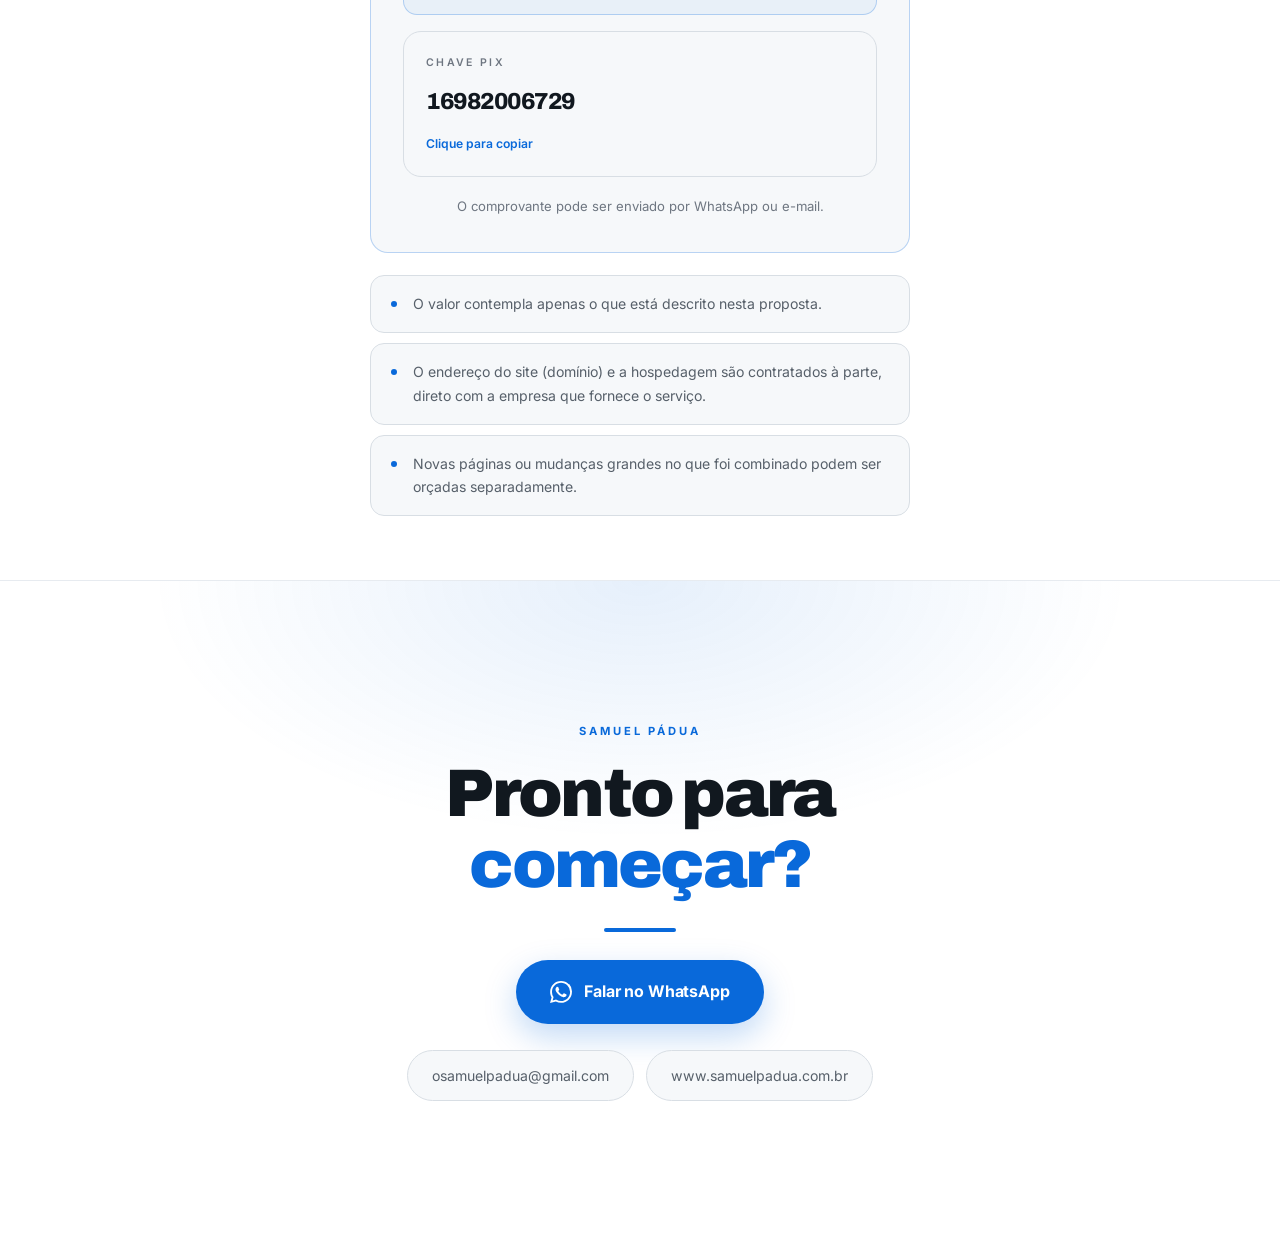
==== commit b56317ea: "Rewrite proposal #376 in plain language, six stages The client is a doctor, not a designer: drop Fig" ====
--- a/376/index.html
+++ b/376/index.html
@@ -38,7 +38,7 @@
       margin-top: 14px;
     }
 
-    /* Grade das entregas: quatro cartões, tudo que está incluso de relance */
+    /* Grade das entregas: cartões com tudo que está incluso, de relance */
     .deliverables {
       display: grid;
       grid-template-columns: repeat(2, minmax(0, 1fr));
@@ -55,12 +55,18 @@
     }
 
     .deliverable h3 {
-      margin-bottom: 18px;
       font-family: "Archivo", sans-serif;
       font-size: 1.25rem;
       font-weight: 800;
       letter-spacing: -0.025em;
       line-height: 1.2;
+    }
+
+    .deliverable-lead {
+      margin: 12px 0 20px;
+      color: var(--muted);
+      font-size: 0.92rem;
+      line-height: 1.65;
     }
 
     .stat-callout {
@@ -137,7 +143,7 @@
           <span class="accent">Posicionamento Digital</span>
         </h1>
         <span class="rule"></span>
-        <p class="cover-tags">Duas Landing Pages · SEO Local · Página de Links</p>
+        <p class="cover-tags">Dois sites · Google · Página de links para o Instagram</p>
         <p class="cover-client">Preparada para <strong>Dr. Hidelvani</strong></p>
       </div>
     </section>
@@ -162,7 +168,7 @@
           <div class="meta-card">
             <span>Páginas</span>
             <strong>Pediátrico e Adulto</strong>
-            <small>uma landing page para cada público</small>
+            <small>um site para cada público</small>
           </div>
         </div>
       </div>
@@ -173,54 +179,102 @@
       <div class="shell">
         <div class="head-center">
           <p class="eyebrow">O que está incluso</p>
-          <h2 class="section-title big">Quatro entregas</h2>
+          <h2 class="section-title big">Do rascunho ao site no ar</h2>
           <p class="section-sub">
-            Duas Landing Pages — uma para o <strong>atendimento pediátrico</strong> e outra para o
-            <strong>atendimento adulto</strong> — com SEO local e uma página de links para o Instagram.
+            Dois sites — um para o <strong>atendimento pediátrico</strong> e outro para o
+            <strong>atendimento adulto</strong> — desenhados, programados, preparados para o Google
+            e publicados. Mais uma página de links para o Instagram.
           </p>
         </div>
 
         <div class="deliverables">
           <article class="includes deliverable">
-            <p class="includes-label">Etapa 01 · 4 dias úteis</p>
-            <h3>Wireframe das duas páginas</h3>
-            <ul>
-              <li class="dot">Estrutura da página de osteopatia pediátrica</li>
-              <li class="dot">Estrutura da página de atendimento adulto</li>
-              <li class="dot">Fluxo de navegação de cada página</li>
-              <li class="dot">Hierarquia das informações e ordem das seções</li>
-            </ul>
-          </article>
-
-          <article class="includes deliverable">
-            <p class="includes-label">Etapa 02 · 6 dias úteis</p>
-            <h3>Layout final no Figma</h3>
-            <ul>
-              <li class="dot">Protótipo completo da página pediátrica</li>
-              <li class="dot">Protótipo completo da página adulto</li>
-              <li class="dot">Identidade visual, tipografia e componentes</li>
-              <li class="dot">Elementos de conversão em cada página</li>
-            </ul>
-          </article>
-
-          <article class="includes deliverable">
-            <p class="includes-label">Etapa 03 · 3 dias úteis</p>
-            <h3>SEO local</h3>
-            <ul>
-              <li class="dot">Otimização para osteopatia pediátrica e para hérnia de disco</li>
-              <li class="dot">Palavras-chave das cidades da região de atendimento</li>
-              <li class="dot">Títulos, descrições e cabeçalhos de cada página</li>
-            </ul>
-          </article>
-
-          <article class="includes deliverable">
-            <p class="includes-label">Etapa 04 · 2 dias úteis</p>
+            <p class="includes-label">Etapa 01</p>
+            <h3>Protótipo de baixa fidelidade</h3>
+            <p class="deliverable-lead">
+              O rascunho das duas páginas: o que aparece, em que ordem e como o paciente chega
+              até você. Tudo decidido antes de pensar em cores e fotos.
+            </p>
+            <ul>
+              <li class="dot">Rascunho da página do atendimento pediátrico</li>
+              <li class="dot">Rascunho da página do atendimento adulto</li>
+              <li class="dot">Ordem das seções e das informações</li>
+              <li class="dot">Caminho do paciente até o contato</li>
+            </ul>
+          </article>
+
+          <article class="includes deliverable">
+            <p class="includes-label">Etapa 02</p>
+            <h3>Protótipo de alta fidelidade</h3>
+            <p class="deliverable-lead">
+              As páginas desenhadas exatamente como vão ficar: cores, fotos, textos e botões
+              no lugar. Você aprova o visual antes de o site ser construído.
+            </p>
+            <ul>
+              <li class="dot">Desenho final da página pediátrica</li>
+              <li class="dot">Desenho final da página adulto</li>
+              <li class="dot">Cores, letras e fotos aplicadas</li>
+              <li class="dot">Botões de contato posicionados</li>
+            </ul>
+          </article>
+
+          <article class="includes deliverable">
+            <p class="includes-label">Etapa 03</p>
+            <h3>Desenvolvimento</h3>
+            <p class="deliverable-lead">
+              A construção do site: o desenho aprovado vira um site de verdade, que abre rápido
+              e funciona bem no celular, que é por onde a maioria dos pacientes vai acessar.
+            </p>
+            <ul>
+              <li class="dot">Construção das duas páginas</li>
+              <li class="dot">Funcionamento no celular, tablet e computador</li>
+              <li class="dot">Botões ligados ao WhatsApp e às redes sociais</li>
+              <li class="dot">Páginas leves, que abrem rápido</li>
+            </ul>
+          </article>
+
+          <article class="includes deliverable">
+            <p class="includes-label">Etapa 04</p>
+            <h3>Configuração para o Google</h3>
+            <p class="deliverable-lead">
+              O ajuste para você aparecer quando alguém da região pesquisar no Google por quem
+              trata bebês ou por quem trata hérnia de disco.
+            </p>
+            <ul>
+              <li class="dot">Preparação para as buscas de osteopatia pediátrica</li>
+              <li class="dot">Preparação para as buscas de hérnia de disco</li>
+              <li class="dot">Termos das cidades onde você atende</li>
+              <li class="dot">Título e descrição que aparecem no resultado da busca</li>
+            </ul>
+          </article>
+
+          <article class="includes deliverable">
+            <p class="includes-label">Etapa 05</p>
+            <h3>Implementação</h3>
+            <p class="deliverable-lead">
+              Colocar o site no ar, testado e funcionando, pronto para receber pacientes e
+              para ser divulgado.
+            </p>
+            <ul>
+              <li class="dot">Publicação das duas páginas na internet</li>
+              <li class="dot">Testes em celular e computador</li>
+              <li class="dot">Site reconhecido como seguro, com o cadeado no navegador</li>
+              <li class="dot">Ajustes finais depois de publicado</li>
+            </ul>
+          </article>
+
+          <article class="includes deliverable">
+            <p class="includes-label">Etapa 06</p>
             <h3>Página de links</h3>
-            <ul>
-              <li class="dot">Página personalizada para o link da bio do Instagram</li>
-              <li class="dot">Acesso direto às duas Landing Pages</li>
-              <li class="dot">WhatsApp, redes sociais e localização</li>
-              <li class="dot">Otimizada para abrir rápido no celular</li>
+            <p class="deliverable-lead">
+              Uma página só para o link do Instagram, reunindo todos os seus caminhos de
+              contato em um lugar.
+            </p>
+            <ul>
+              <li class="dot">Página para colocar no link do perfil do Instagram</li>
+              <li class="dot">Acesso direto às duas páginas do site</li>
+              <li class="dot">WhatsApp, redes sociais e endereço</li>
+              <li class="dot">Feita para abrir rápido no celular</li>
             </ul>
           </article>
         </div>
@@ -228,9 +282,9 @@
         <div class="stat-callout">
           <strong>15</strong>
           <p>
-            dias úteis para a conclusão de todas as etapas, contados a partir da confirmação do
-            projeto e do envio dos materiais.
-            <span>Os prazos de cada etapa são estimados e podem sofrer pequenos ajustes conforme o tempo de retorno para aprovação.</span>
+            dias úteis para as seis etapas, contados a partir da confirmação do projeto e do
+            envio dos materiais — fotos, textos de apoio e informações de contato.
+            <span>O prazo é estimado e pode sofrer pequenos ajustes conforme o tempo de retorno para as aprovações.</span>
           </p>
         </div>
       </div>
@@ -272,8 +326,9 @@
         </aside>
 
         <ul class="notes">
-          <li>O orçamento contempla exclusivamente os serviços descritos nesta proposta.</li>
-          <li>Novas páginas, funcionalidades ou alterações significativas no escopo poderão ser orçadas separadamente.</li>
+          <li>O valor contempla apenas o que está descrito nesta proposta.</li>
+          <li>O endereço do site (domínio) e a hospedagem são contratados à parte, direto com a empresa que fornece o serviço.</li>
+          <li>Novas páginas ou mudanças grandes no que foi combinado podem ser orçadas separadamente.</li>
         </ul>
       </div>
     </section>
